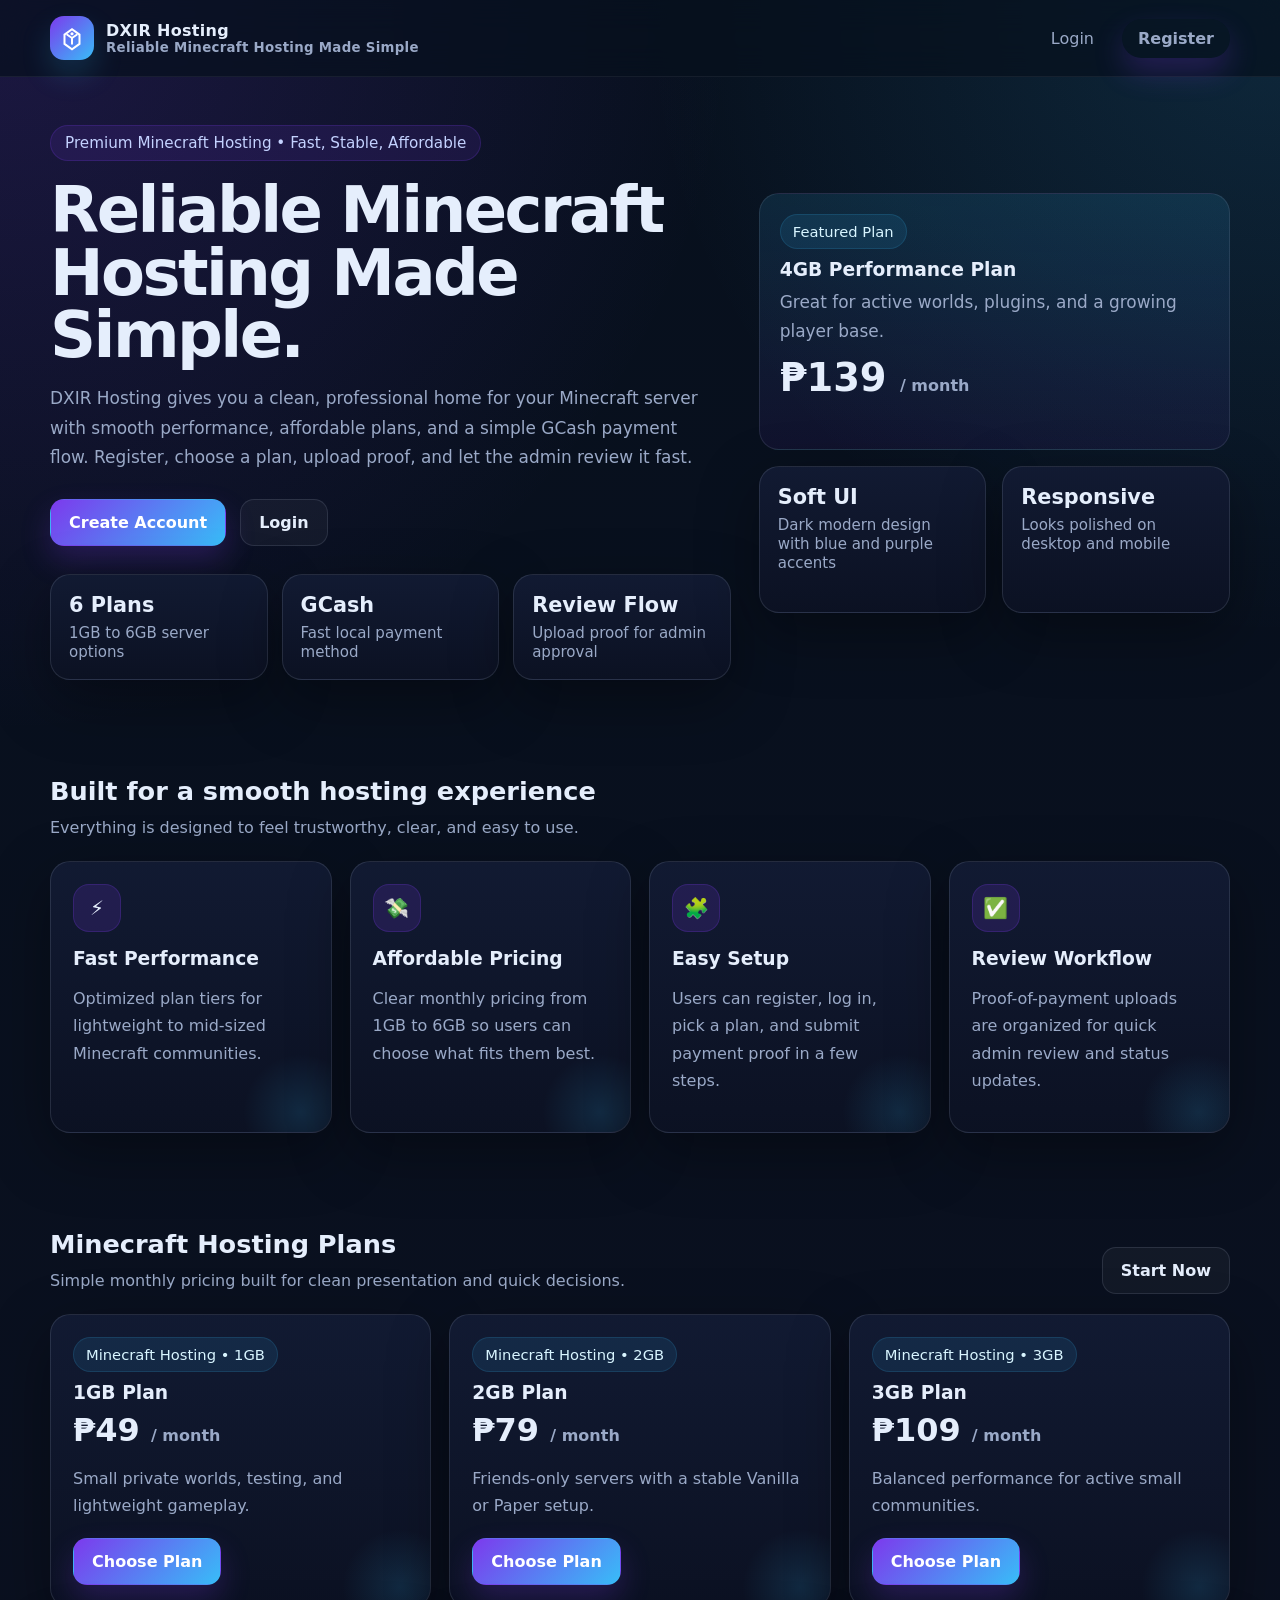
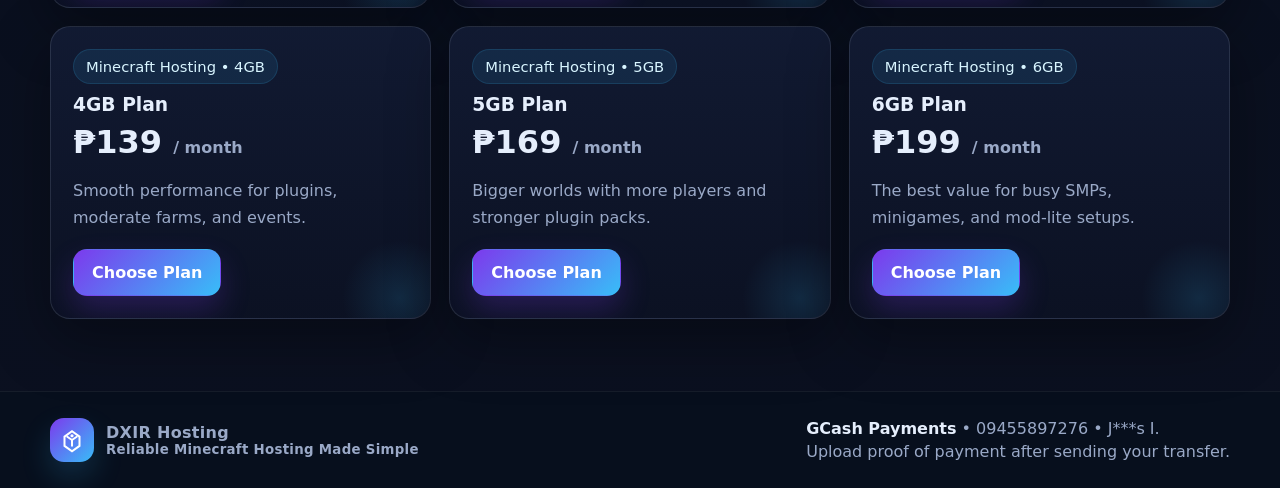
==== index.html @ c3f655a4 "Build DXIR Hosting website" ====
<!doctype html>
<html lang="en">
<head>
  <meta charset="UTF-8" />
  <meta name="viewport" content="width=device-width, initial-scale=1.0" />
  <title>DXIR Hosting | Reliable Minecraft Hosting Made Simple</title>
  <meta name="description" content="DXIR Hosting offers affordable Minecraft server plans, GCash payments, and easy proof-of-payment upload." />
  <link rel="stylesheet" href="styles.css" />
  <script defer src="app.js"></script>
</head>
<body data-page="home">
  <header class="site-header">
    <div class="container navbar">
      <a class="brand js-logo" href="index.html" data-label="Reliable Minecraft Hosting Made Simple"></a>
      <nav class="nav-links js-session-state" aria-label="Primary navigation">
        <a href="#pricing">Pricing</a>
        <a href="#features">Features</a>
      </nav>
    </div>
  </header>

  <main>
    <section class="hero">
      <div class="container hero-grid">
        <div>
          <div class="kicker">Premium Minecraft Hosting • Fast, Stable, Affordable</div>
          <h1>Reliable Minecraft Hosting Made Simple.</h1>
          <p>
            DXIR Hosting gives you a clean, professional home for your Minecraft server with smooth performance,
            affordable plans, and a simple GCash payment flow. Register, choose a plan, upload proof, and let the admin review it fast.
          </p>
          <div class="hero-actions">
            <a class="btn btn-primary" href="register.html">Create Account</a>
            <a class="btn btn-secondary" href="login.html">Login</a>
          </div>
          <div class="metric-grid" style="margin-top:28px;">
            <div class="stat-card">
              <strong>6 Plans</strong>
              <span>1GB to 6GB server options</span>
            </div>
            <div class="stat-card">
              <strong>GCash</strong>
              <span>Fast local payment method</span>
            </div>
            <div class="stat-card">
              <strong>Review Flow</strong>
              <span>Upload proof for admin approval</span>
            </div>
          </div>
        </div>

        <div class="hero-art">
          <div class="art-tile">
            <div class="plan-pill">Featured Plan</div>
            <h3 style="margin:0 0 8px;">4GB Performance Plan</h3>
            <p style="margin:0;">Great for active worlds, plugins, and a growing player base.</p>
            <div class="price" style="font-size:2.4rem;">₱139 <small>/ month</small></div>
          </div>
          <div class="grid-2" style="gap:16px;">
            <div class="stat-card">
              <strong>Soft UI</strong>
              <span>Dark modern design with blue and purple accents</span>
            </div>
            <div class="stat-card">
              <strong>Responsive</strong>
              <span>Looks polished on desktop and mobile</span>
            </div>
          </div>
        </div>
      </div>
    </section>

    <section id="features" class="section">
      <div class="container">
        <div class="section-head">
          <div>
            <h2>Built for a smooth hosting experience</h2>
            <p class="section-subtitle">Everything is designed to feel trustworthy, clear, and easy to use.</p>
          </div>
        </div>
        <div class="grid-4">
          <article class="feature-card">
            <div class="feature-icon">⚡</div>
            <h3>Fast Performance</h3>
            <p>Optimized plan tiers for lightweight to mid-sized Minecraft communities.</p>
          </article>
          <article class="feature-card">
            <div class="feature-icon">💸</div>
            <h3>Affordable Pricing</h3>
            <p>Clear monthly pricing from 1GB to 6GB so users can choose what fits them best.</p>
          </article>
          <article class="feature-card">
            <div class="feature-icon">🧩</div>
            <h3>Easy Setup</h3>
            <p>Users can register, log in, pick a plan, and submit payment proof in a few steps.</p>
          </article>
          <article class="feature-card">
            <div class="feature-icon">✅</div>
            <h3>Review Workflow</h3>
            <p>Proof-of-payment uploads are organized for quick admin review and status updates.</p>
          </article>
        </div>
      </div>
    </section>

    <section id="pricing" class="section">
      <div class="container">
        <div class="section-head">
          <div>
            <h2>Minecraft Hosting Plans</h2>
            <p class="section-subtitle">Simple monthly pricing built for clean presentation and quick decisions.</p>
          </div>
          <a class="btn btn-secondary" href="register.html">Start Now</a>
        </div>
        <div class="grid-3" id="pricing-grid"></div>
      </div>
    </section>
  </main>

  <footer class="footer">
    <div class="container footer-grid">
      <div class="brand js-logo" data-label="Reliable Minecraft Hosting Made Simple"></div>
      <div>
        <div><strong style="color:var(--text);">GCash Payments</strong> • 09455897276 • J***s I.</div>
        <div class="muted" style="margin-top:4px;">Upload proof of payment after sending your transfer.</div>
      </div>
    </div>
  </footer>
</body>
</html>
---- styles.css ----
/* DXIR Hosting - shared styles */
:root {
  --bg: #0b1020;
  --bg-soft: #10182e;
  --panel: rgba(16, 24, 46, 0.9);
  --panel-2: #121b33;
  --line: rgba(148, 163, 184, 0.18);
  --text: #e5eefc;
  --muted: #9aa9c7;
  --accent: #7c3aed;
  --accent-2: #38bdf8;
  --success: #22c55e;
  --warning: #f59e0b;
  --danger: #ef4444;
  --shadow: 0 20px 60px rgba(0, 0, 0, 0.35);
  --radius: 20px;
  --radius-sm: 14px;
  --max: 1180px;
}

* { box-sizing: border-box; }
html { scroll-behavior: smooth; }
body {
  margin: 0;
  font-family: Inter, ui-sans-serif, system-ui, -apple-system, BlinkMacSystemFont, "Segoe UI", sans-serif;
  background:
    radial-gradient(circle at top left, rgba(124, 58, 237, 0.18), transparent 30%),
    radial-gradient(circle at top right, rgba(56, 189, 248, 0.14), transparent 26%),
    linear-gradient(180deg, #07101d 0%, #0b1020 100%);
  color: var(--text);
  min-height: 100vh;
}

a { color: inherit; text-decoration: none; }
img { max-width: 100%; display: block; }
button, input, select, textarea { font: inherit; }

.container {
  width: min(var(--max), calc(100% - 32px));
  margin: 0 auto;
}

.site-header {
  position: sticky;
  top: 0;
  z-index: 50;
  backdrop-filter: blur(16px);
  background: rgba(7, 16, 29, 0.7);
  border-bottom: 1px solid rgba(255,255,255,0.06);
}
.navbar {
  display: flex;
  align-items: center;
  justify-content: space-between;
  gap: 18px;
  min-height: 76px;
}
.nav-links {
  display: flex;
  align-items: center;
  gap: 14px;
  flex-wrap: wrap;
}
.nav-links a, .nav-links button {
  color: var(--muted);
  background: transparent;
  border: 0;
  padding: 10px 14px;
  border-radius: 999px;
  transition: 0.2s ease;
  cursor: pointer;
}
.nav-links a:hover, .nav-links button:hover, .nav-links a.active {
  color: var(--text);
  background: rgba(124, 58, 237, 0.14);
}

.brand {
  display: inline-flex;
  align-items: center;
  gap: 12px;
  font-weight: 800;
  letter-spacing: 0.3px;
}
.brand-mark {
  width: 44px;
  height: 44px;
  border-radius: 14px;
  background: linear-gradient(135deg, rgba(124, 58, 237, 1), rgba(56, 189, 248, 1));
  box-shadow: 0 14px 30px rgba(56, 189, 248, 0.18);
  display: grid;
  place-items: center;
}
.brand-mark svg { width: 30px; height: 30px; }
.brand small { display: block; color: var(--muted); font-weight: 600; }

.hero, .page-shell { padding: 48px 0 72px; }
.hero-grid {
  display: grid;
  grid-template-columns: 1.3fr 0.9fr;
  gap: 28px;
  align-items: center;
}
.card, .panel, .stat-card, .pricing-card, .feature-card, .form-card, .notice {
  background: linear-gradient(180deg, rgba(18, 27, 51, 0.96), rgba(12, 18, 35, 0.96));
  border: 1px solid var(--line);
  border-radius: var(--radius);
  box-shadow: var(--shadow);
}
.card, .panel, .form-card, .notice { padding: 24px; }

.kicker {
  display: inline-flex;
  align-items: center;
  gap: 8px;
  color: #c4d2ff;
  background: rgba(124, 58, 237, 0.12);
  border: 1px solid rgba(124, 58, 237, 0.2);
  padding: 8px 14px;
  border-radius: 999px;
  margin-bottom: 18px;
  font-size: 0.95rem;
}
.hero h1, .page-title {
  margin: 0;
  font-size: clamp(2.4rem, 5vw, 4.4rem);
  line-height: 0.98;
  letter-spacing: -0.04em;
}
.hero p, .section-subtitle, .muted { color: var(--muted); }
.hero p { max-width: 62ch; font-size: 1.06rem; line-height: 1.75; }
.hero-actions { display: flex; gap: 14px; flex-wrap: wrap; margin-top: 26px; }
.btn {
  display: inline-flex;
  align-items: center;
  justify-content: center;
  gap: 10px;
  padding: 13px 18px;
  border-radius: 14px;
  border: 1px solid transparent;
  transition: 0.2s ease;
  cursor: pointer;
  font-weight: 700;
}
.btn-primary {
  background: linear-gradient(135deg, var(--accent), var(--accent-2));
  color: white;
  box-shadow: 0 14px 30px rgba(124, 58, 237, 0.24);
}
.btn-primary:hover { transform: translateY(-1px); filter: brightness(1.05); }
.btn-secondary {
  background: rgba(255,255,255,0.04);
  color: var(--text);
  border-color: var(--line);
}
.btn-secondary:hover { background: rgba(255,255,255,0.07); }
.btn-ghost {
  background: transparent;
  color: var(--muted);
  border-color: transparent;
}
.btn-danger { background: rgba(239, 68, 68, 0.14); color: #ffd4d4; border-color: rgba(239,68,68,0.22); }
.btn-success { background: rgba(34, 197, 94, 0.14); color: #cdf9d9; border-color: rgba(34,197,94,0.22); }

.hero-art {
  min-height: 420px;
  display: grid;
  gap: 16px;
}
.art-tile {
  padding: 20px;
  border-radius: var(--radius);
  background: linear-gradient(180deg, rgba(56, 189, 248, 0.12), rgba(124, 58, 237, 0.08));
  border: 1px solid rgba(148, 163, 184, 0.16);
}
.metric-grid {
  display: grid;
  grid-template-columns: repeat(3, 1fr);
  gap: 14px;
}
.stat-card {
  padding: 18px;
}
.stat-card strong { display: block; font-size: 1.3rem; margin-bottom: 6px; }
.stat-card span { color: var(--muted); font-size: 0.94rem; }

.section {
  padding: 24px 0 72px;
}
.section-head {
  display: flex;
  align-items: end;
  justify-content: space-between;
  gap: 16px;
  margin-bottom: 20px;
}
.section-head h2, .panel h2, .form-card h2 { margin: 0; font-size: clamp(1.5rem, 2vw, 2rem); }
.section-subtitle { margin: 8px 0 0; line-height: 1.7; }

.grid-4 {
  display: grid;
  grid-template-columns: repeat(4, 1fr);
  gap: 18px;
}
.grid-3 {
  display: grid;
  grid-template-columns: repeat(3, 1fr);
  gap: 18px;
}
.grid-2 {
  display: grid;
  grid-template-columns: repeat(2, 1fr);
  gap: 18px;
}

.feature-card, .pricing-card {
  padding: 22px;
  position: relative;
  overflow: hidden;
}
.feature-card::after, .pricing-card::after, .panel::after, .form-card::after {
  content: "";
  position: absolute;
  inset: auto -30px -40px auto;
  width: 120px;
  height: 120px;
  background: radial-gradient(circle, rgba(56, 189, 248, 0.14), transparent 68%);
  pointer-events: none;
}
.feature-icon {
  width: 48px;
  height: 48px;
  border-radius: 16px;
  display: grid;
  place-items: center;
  background: rgba(124, 58, 237, 0.16);
  border: 1px solid rgba(124, 58, 237, 0.22);
  margin-bottom: 16px;
  font-size: 1.25rem;
}
.feature-card h3, .pricing-card h3 { margin: 0 0 8px; }
.feature-card p, .pricing-card p, .panel p { color: var(--muted); line-height: 1.7; }

.price {
  font-size: 2rem;
  font-weight: 800;
  margin: 8px 0 8px;
}
.price small { font-size: 1rem; color: var(--muted); font-weight: 600; }
.plan-pill {
  display: inline-flex;
  align-items: center;
  gap: 6px;
  padding: 8px 12px;
  border-radius: 999px;
  background: rgba(56, 189, 248, 0.10);
  border: 1px solid rgba(56, 189, 248, 0.15);
  color: #d8f5ff;
  font-size: 0.92rem;
  margin-bottom: 10px;
}

.footer {
  border-top: 1px solid rgba(255,255,255,0.06);
  background: rgba(7, 16, 29, 0.8);
  padding: 26px 0;
  color: var(--muted);
}
.footer-grid {
  display: flex;
  align-items: center;
  justify-content: space-between;
  gap: 18px;
  flex-wrap: wrap;
}
.footer a { color: #d5e6ff; }

.form-grid {
  display: grid;
  grid-template-columns: repeat(2, 1fr);
  gap: 16px;
}
.field { display: flex; flex-direction: column; gap: 8px; }
.field.full { grid-column: 1 / -1; }
label { font-weight: 700; color: #dce7fb; }
input, select, textarea {
  width: 100%;
  padding: 13px 14px;
  color: var(--text);
  background: rgba(255,255,255,0.03);
  border: 1px solid rgba(148,163,184,0.18);
  border-radius: 14px;
  outline: none;
}
input:focus, select:focus, textarea:focus {
  border-color: rgba(56, 189, 248, 0.55);
  box-shadow: 0 0 0 4px rgba(56, 189, 248, 0.10);
}
.help { font-size: 0.92rem; color: var(--muted); line-height: 1.6; }
.error { color: #ffb4b4; background: rgba(239, 68, 68, 0.12); border: 1px solid rgba(239,68,68,0.20); padding: 12px 14px; border-radius: 14px; margin-top: 14px; }
.success { color: #b8ffd0; background: rgba(34, 197, 94, 0.12); border: 1px solid rgba(34,197,94,0.20); padding: 12px 14px; border-radius: 14px; margin-top: 14px; }
.notice { margin-bottom: 20px; }
.code {
  display: inline-flex;
  align-items: center;
  gap: 10px;
  padding: 12px 14px;
  border-radius: 14px;
  background: rgba(255,255,255,0.04);
  border: 1px solid rgba(148,163,184,0.16);
  font-weight: 700;
}
.table-wrap { overflow-x: auto; }
table { width: 100%; border-collapse: collapse; }
th, td {
  text-align: left;
  padding: 14px 12px;
  border-bottom: 1px solid rgba(148,163,184,0.16);
  vertical-align: top;
}
th { color: #dce7fb; font-size: 0.92rem; }
td { color: var(--muted); }
.badge {
  display: inline-flex;
  align-items: center;
  gap: 8px;
  padding: 7px 10px;
  border-radius: 999px;
  font-size: 0.84rem;
  font-weight: 700;
}
.badge.pending { background: rgba(245, 158, 11, 0.12); color: #ffd48a; }
.badge.approved { background: rgba(34, 197, 94, 0.12); color: #baf6ca; }
.badge.rejected { background: rgba(239, 68, 68, 0.12); color: #ffb2b2; }

.submission-card {
  padding: 20px;
  border-radius: 18px;
  background: rgba(255,255,255,0.03);
  border: 1px solid rgba(148,163,184,0.16);
}
.submission-grid { display: grid; grid-template-columns: 1.1fr 0.9fr; gap: 18px; }

.preview {
  margin-top: 10px;
  padding: 12px;
  border-radius: 16px;
  background: rgba(255,255,255,0.03);
  border: 1px dashed rgba(148,163,184,0.24);
}
.preview img { border-radius: 12px; max-height: 240px; object-fit: contain; }

.admin-action-bar {
  display: flex;
  flex-wrap: wrap;
  gap: 10px;
  margin-top: 12px;
}

.empty-state {
  padding: 28px;
  border-radius: 18px;
  border: 1px dashed rgba(148,163,184,0.22);
  background: rgba(255,255,255,0.02);
  color: var(--muted);
}

@media (max-width: 980px) {
  .hero-grid, .submission-grid, .grid-4, .grid-3, .grid-2, .form-grid { grid-template-columns: 1fr; }
  .section-head, .footer-grid, .navbar { align-items: flex-start; flex-direction: column; }
  .nav-links { width: 100%; }
  .nav-links a, .nav-links button { padding-left: 0; }
  .hero { padding-top: 28px; }
}

@media (max-width: 640px) {
  .container { width: min(var(--max), calc(100% - 20px)); }
  .hero h1, .page-title { font-size: 2.2rem; }
  .card, .panel, .form-card, .notice, .feature-card, .pricing-card { padding: 18px; }
  .metric-grid { grid-template-columns: 1fr; }
}
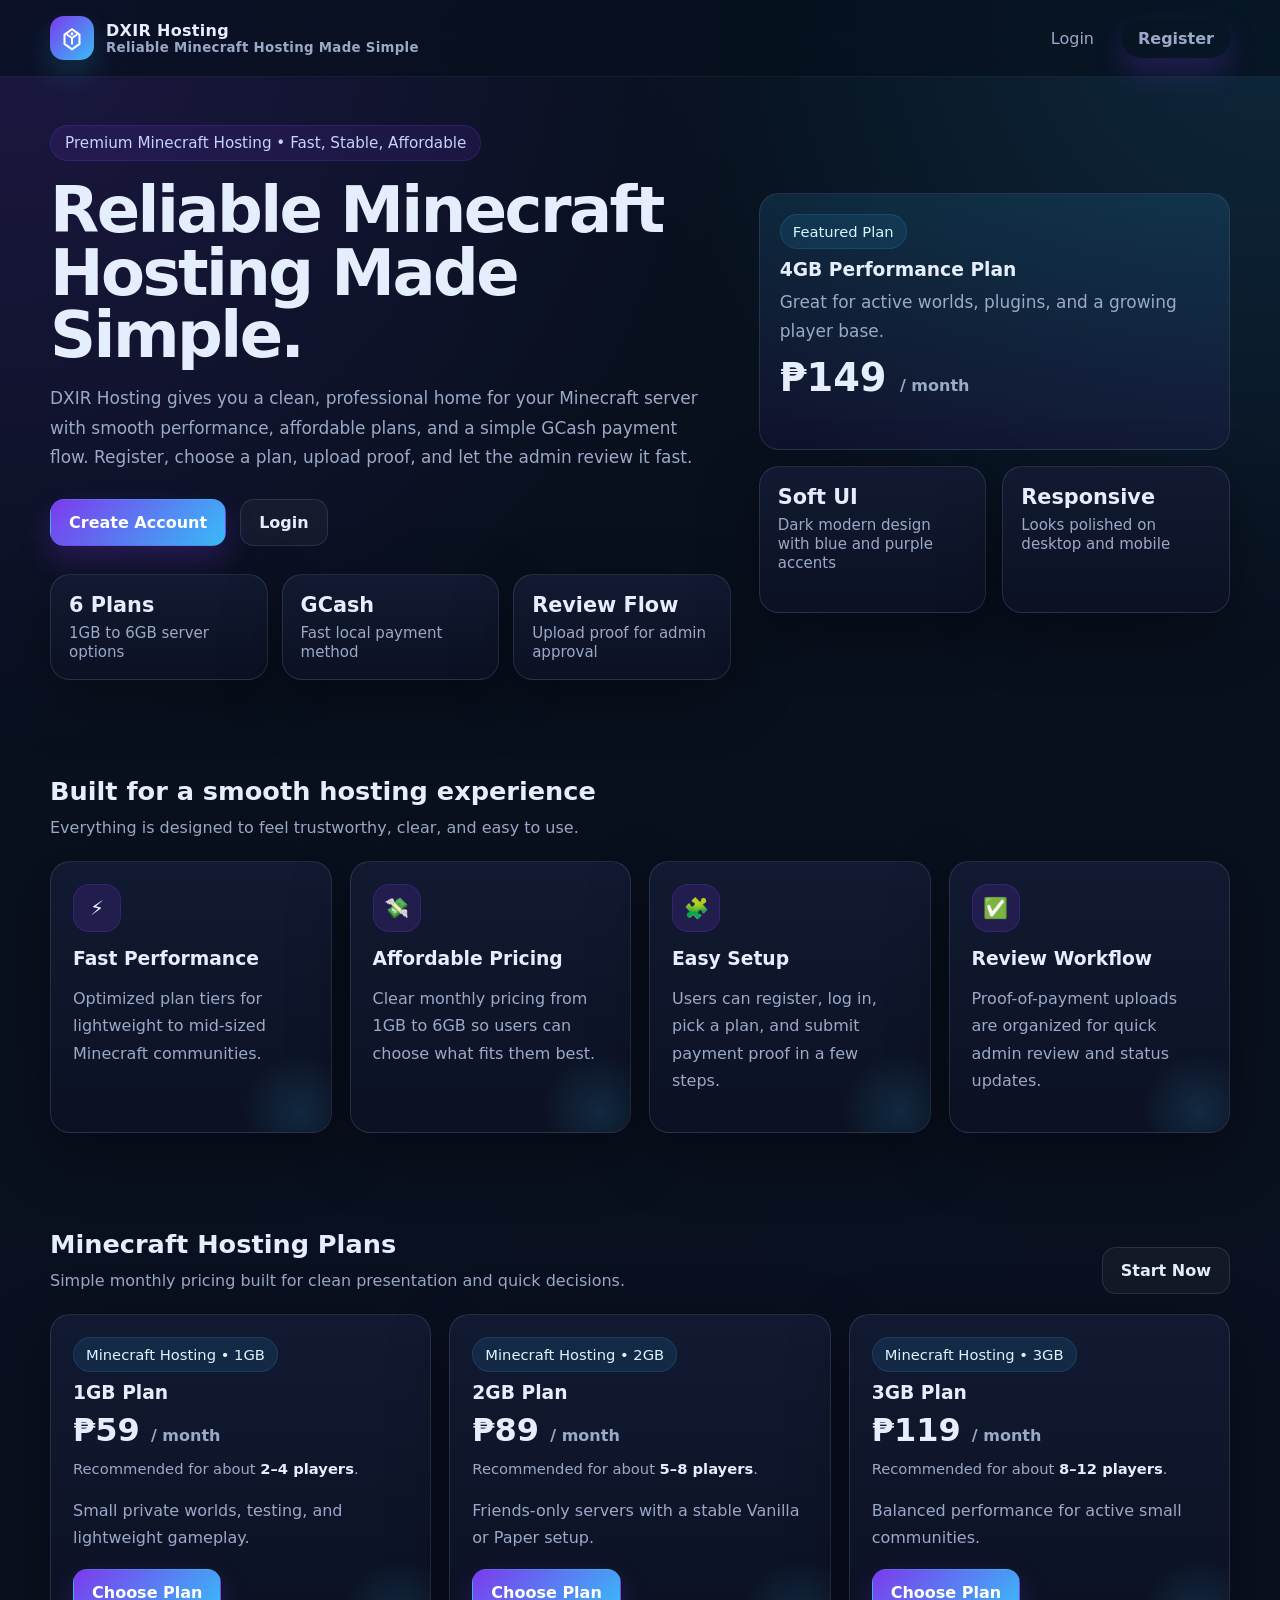
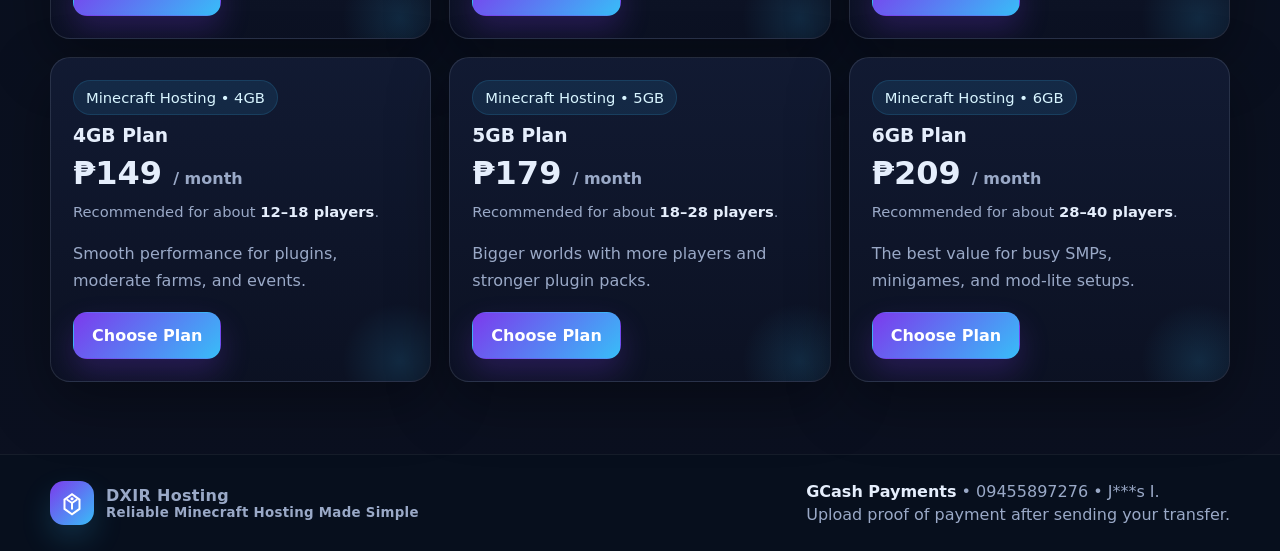
==== commit 358f0e97: "Update pricing guidance and page copy" ====
--- a/index.html
+++ b/index.html
@@ -54,7 +54,7 @@
             <div class="plan-pill">Featured Plan</div>
             <h3 style="margin:0 0 8px;">4GB Performance Plan</h3>
             <p style="margin:0;">Great for active worlds, plugins, and a growing player base.</p>
-            <div class="price" style="font-size:2.4rem;">₱139 <small>/ month</small></div>
+            <div class="price" style="font-size:2.4rem;">₱149 <small>/ month</small></div>
           </div>
           <div class="grid-2" style="gap:16px;">
             <div class="stat-card">
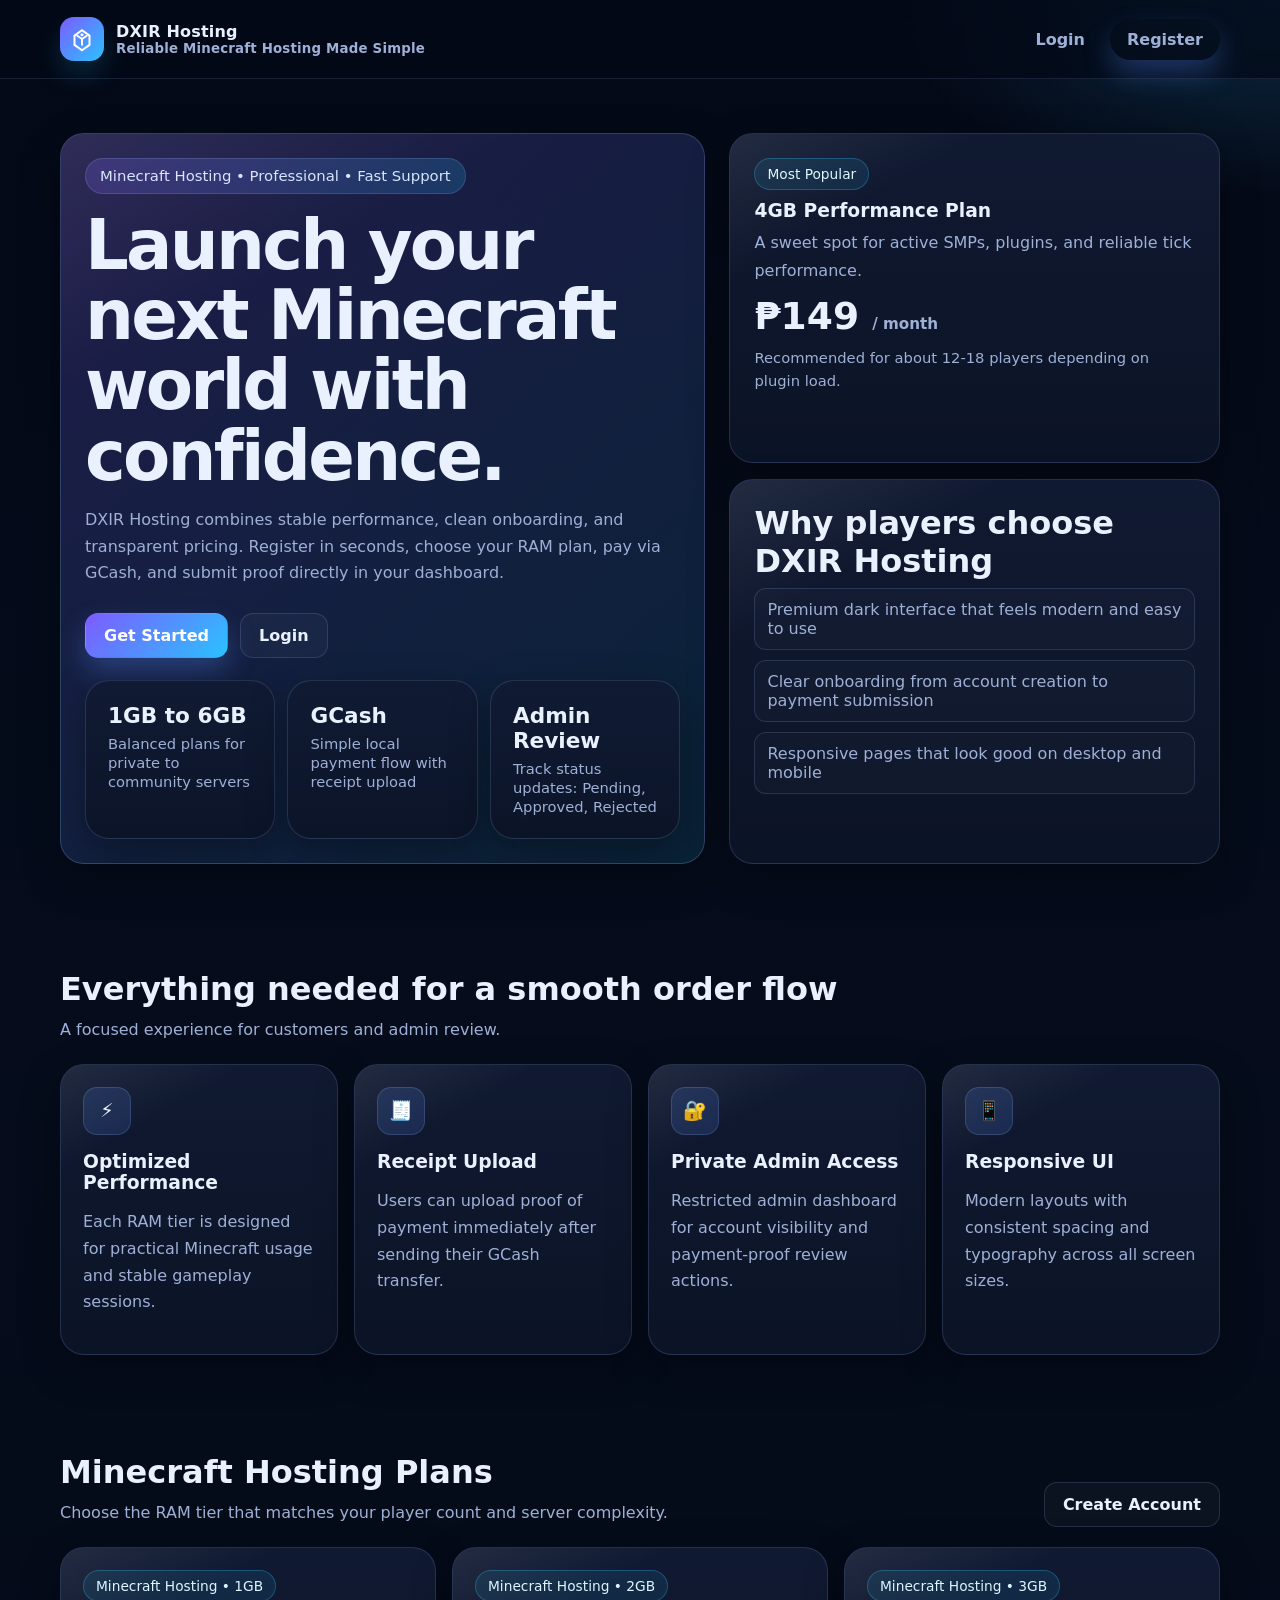
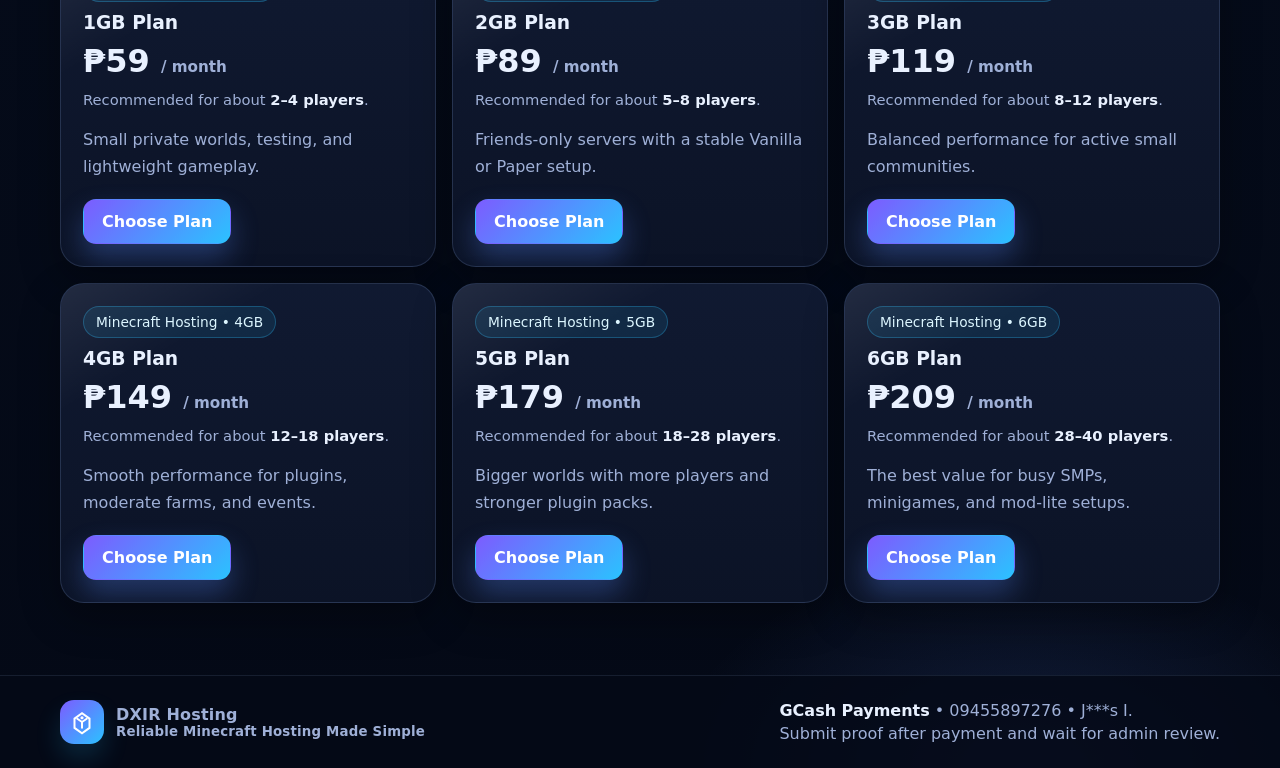
==== commit 46ba9e86: "Redesign UI and add subtle premium micro-interactions" ====
--- a/index.html
+++ b/index.html
@@ -4,7 +4,7 @@
   <meta charset="UTF-8" />
   <meta name="viewport" content="width=device-width, initial-scale=1.0" />
   <title>DXIR Hosting | Reliable Minecraft Hosting Made Simple</title>
-  <meta name="description" content="DXIR Hosting offers affordable Minecraft server plans, GCash payments, and easy proof-of-payment upload." />
+  <meta name="description" content="DXIR Hosting offers premium Minecraft server plans, GCash payments, and a streamlined proof-of-payment workflow." />
   <link rel="stylesheet" href="styles.css" />
   <script defer src="app.js"></script>
 </head>
@@ -13,8 +13,8 @@
     <div class="container navbar">
       <a class="brand js-logo" href="index.html" data-label="Reliable Minecraft Hosting Made Simple"></a>
       <nav class="nav-links js-session-state" aria-label="Primary navigation">
-        <a href="#pricing">Pricing</a>
         <a href="#features">Features</a>
+        <a href="#pricing">Plans</a>
       </nav>
     </div>
   </header>
@@ -22,51 +22,50 @@
   <main>
     <section class="hero">
       <div class="container hero-grid">
-        <div>
-          <div class="kicker">Premium Minecraft Hosting • Fast, Stable, Affordable</div>
-          <h1>Reliable Minecraft Hosting Made Simple.</h1>
+        <section class="panel hero-highlight">
+          <div class="kicker">Minecraft Hosting • Professional • Fast Support</div>
+          <h1>Launch your next Minecraft world with confidence.</h1>
           <p>
-            DXIR Hosting gives you a clean, professional home for your Minecraft server with smooth performance,
-            affordable plans, and a simple GCash payment flow. Register, choose a plan, upload proof, and let the admin review it fast.
+            DXIR Hosting combines stable performance, clean onboarding, and transparent pricing.
+            Register in seconds, choose your RAM plan, pay via GCash, and submit proof directly in your dashboard.
           </p>
           <div class="hero-actions">
-            <a class="btn btn-primary" href="register.html">Create Account</a>
+            <a class="btn btn-primary" href="register.html">Get Started</a>
             <a class="btn btn-secondary" href="login.html">Login</a>
           </div>
-          <div class="metric-grid" style="margin-top:28px;">
-            <div class="stat-card">
-              <strong>6 Plans</strong>
-              <span>1GB to 6GB server options</span>
-            </div>
-            <div class="stat-card">
+          <div class="metric-grid" style="margin-top:22px;">
+            <article class="stat-card">
+              <strong>1GB to 6GB</strong>
+              <span>Balanced plans for private to community servers</span>
+            </article>
+            <article class="stat-card">
               <strong>GCash</strong>
-              <span>Fast local payment method</span>
-            </div>
-            <div class="stat-card">
-              <strong>Review Flow</strong>
-              <span>Upload proof for admin approval</span>
-            </div>
+              <span>Simple local payment flow with receipt upload</span>
+            </article>
+            <article class="stat-card">
+              <strong>Admin Review</strong>
+              <span>Track status updates: Pending, Approved, Rejected</span>
+            </article>
           </div>
-        </div>
+        </section>
 
-        <div class="hero-art">
-          <div class="art-tile">
-            <div class="plan-pill">Featured Plan</div>
+        <aside class="hero-art">
+          <article class="art-tile">
+            <div class="plan-pill">Most Popular</div>
             <h3 style="margin:0 0 8px;">4GB Performance Plan</h3>
-            <p style="margin:0;">Great for active worlds, plugins, and a growing player base.</p>
-            <div class="price" style="font-size:2.4rem;">₱149 <small>/ month</small></div>
-          </div>
-          <div class="grid-2" style="gap:16px;">
-            <div class="stat-card">
-              <strong>Soft UI</strong>
-              <span>Dark modern design with blue and purple accents</span>
-            </div>
-            <div class="stat-card">
-              <strong>Responsive</strong>
-              <span>Looks polished on desktop and mobile</span>
-            </div>
-          </div>
-        </div>
+            <p style="margin:0;">A sweet spot for active SMPs, plugins, and reliable tick performance.</p>
+            <div class="price" style="font-size:2.35rem;">₱149 <small>/ month</small></div>
+            <div class="help">Recommended for about 12-18 players depending on plugin load.</div>
+          </article>
+          <article class="panel">
+            <h2 style="margin-bottom:8px;">Why players choose DXIR Hosting</h2>
+            <ul class="quick-list">
+              <li>Premium dark interface that feels modern and easy to use</li>
+              <li>Clear onboarding from account creation to payment submission</li>
+              <li>Responsive pages that look good on desktop and mobile</li>
+            </ul>
+          </article>
+        </aside>
       </div>
     </section>
 
@@ -74,30 +73,30 @@
       <div class="container">
         <div class="section-head">
           <div>
-            <h2>Built for a smooth hosting experience</h2>
-            <p class="section-subtitle">Everything is designed to feel trustworthy, clear, and easy to use.</p>
+            <h2>Everything needed for a smooth order flow</h2>
+            <p class="section-subtitle">A focused experience for customers and admin review.</p>
           </div>
         </div>
         <div class="grid-4">
           <article class="feature-card">
             <div class="feature-icon">⚡</div>
-            <h3>Fast Performance</h3>
-            <p>Optimized plan tiers for lightweight to mid-sized Minecraft communities.</p>
+            <h3>Optimized Performance</h3>
+            <p>Each RAM tier is designed for practical Minecraft usage and stable gameplay sessions.</p>
           </article>
           <article class="feature-card">
-            <div class="feature-icon">💸</div>
-            <h3>Affordable Pricing</h3>
-            <p>Clear monthly pricing from 1GB to 6GB so users can choose what fits them best.</p>
+            <div class="feature-icon">🧾</div>
+            <h3>Receipt Upload</h3>
+            <p>Users can upload proof of payment immediately after sending their GCash transfer.</p>
           </article>
           <article class="feature-card">
-            <div class="feature-icon">🧩</div>
-            <h3>Easy Setup</h3>
-            <p>Users can register, log in, pick a plan, and submit payment proof in a few steps.</p>
+            <div class="feature-icon">🔐</div>
+            <h3>Private Admin Access</h3>
+            <p>Restricted admin dashboard for account visibility and payment-proof review actions.</p>
           </article>
           <article class="feature-card">
-            <div class="feature-icon">✅</div>
-            <h3>Review Workflow</h3>
-            <p>Proof-of-payment uploads are organized for quick admin review and status updates.</p>
+            <div class="feature-icon">📱</div>
+            <h3>Responsive UI</h3>
+            <p>Modern layouts with consistent spacing and typography across all screen sizes.</p>
           </article>
         </div>
       </div>
@@ -108,11 +107,11 @@
         <div class="section-head">
           <div>
             <h2>Minecraft Hosting Plans</h2>
-            <p class="section-subtitle">Simple monthly pricing built for clean presentation and quick decisions.</p>
+            <p class="section-subtitle">Choose the RAM tier that matches your player count and server complexity.</p>
           </div>
-          <a class="btn btn-secondary" href="register.html">Start Now</a>
+          <a class="btn btn-secondary" href="register.html">Create Account</a>
         </div>
-        <div class="grid-3" id="pricing-grid"></div>
+        <div id="pricing-grid" class="grid-3"></div>
       </div>
     </section>
   </main>
@@ -122,10 +121,9 @@
       <div class="brand js-logo" data-label="Reliable Minecraft Hosting Made Simple"></div>
       <div>
         <div><strong style="color:var(--text);">GCash Payments</strong> • 09455897276 • J***s I.</div>
-        <div class="muted" style="margin-top:4px;">Upload proof of payment after sending your transfer.</div>
+        <div class="muted" style="margin-top:4px;">Submit proof after payment and wait for admin review.</div>
       </div>
     </div>
   </footer>
 </body>
 </html>
-
--- a/styles.css
+++ b/styles.css
@@ -1,39 +1,95 @@
-/* DXIR Hosting - shared styles */
+/* DXIR Hosting - redesigned premium styles */
 :root {
-  --bg: #0b1020;
-  --bg-soft: #10182e;
-  --panel: rgba(16, 24, 46, 0.9);
-  --panel-2: #121b33;
-  --line: rgba(148, 163, 184, 0.18);
-  --text: #e5eefc;
-  --muted: #9aa9c7;
-  --accent: #7c3aed;
-  --accent-2: #38bdf8;
+  --bg: #060b16;
+  --bg-elevated: #0d1529;
+  --card: #111b33;
+  --card-soft: #0f1930;
+  --line: rgba(136, 166, 219, 0.2);
+  --line-strong: rgba(136, 166, 219, 0.34);
+  --text: #e9f1ff;
+  --muted: #9fb0d7;
+  --accent: #7c5cff;
+  --accent-2: #2bc2ff;
+  --accent-3: #5b8cff;
   --success: #22c55e;
   --warning: #f59e0b;
   --danger: #ef4444;
-  --shadow: 0 20px 60px rgba(0, 0, 0, 0.35);
-  --radius: 20px;
-  --radius-sm: 14px;
-  --max: 1180px;
-}
-
-* { box-sizing: border-box; }
-html { scroll-behavior: smooth; }
+  --radius-lg: 24px;
+  --radius-md: 16px;
+  --radius-sm: 12px;
+  --shadow-lg: 0 22px 58px rgba(0, 0, 0, 0.45);
+  --shadow-md: 0 14px 40px rgba(0, 0, 0, 0.32);
+  --ease-smooth: cubic-bezier(0.22, 1, 0.36, 1);
+  --dur-fast: 0.18s;
+  --dur-mid: 0.28s;
+  --max: 1160px;
+}
+
+@keyframes fade-rise {
+  from {
+    opacity: 0;
+    transform: translateY(6px);
+  }
+  to {
+    opacity: 1;
+    transform: translateY(0);
+  }
+}
+
+@keyframes soft-float {
+  0%, 100% {
+    transform: translateY(0);
+  }
+  50% {
+    transform: translateY(-2px);
+  }
+}
+
+@keyframes glow-pulse {
+  0%, 100% {
+    box-shadow: 0 14px 26px rgba(43, 194, 255, 0.16);
+  }
+  50% {
+    box-shadow: 0 16px 30px rgba(124, 92, 255, 0.2);
+  }
+}
+
+* {
+  box-sizing: border-box;
+}
+
+html {
+  scroll-behavior: smooth;
+}
+
 body {
   margin: 0;
+  color: var(--text);
+  min-height: 100vh;
   font-family: Inter, ui-sans-serif, system-ui, -apple-system, BlinkMacSystemFont, "Segoe UI", sans-serif;
   background:
-    radial-gradient(circle at top left, rgba(124, 58, 237, 0.18), transparent 30%),
-    radial-gradient(circle at top right, rgba(56, 189, 248, 0.14), transparent 26%),
-    linear-gradient(180deg, #07101d 0%, #0b1020 100%);
-  color: var(--text);
-  min-height: 100vh;
-}
-
-a { color: inherit; text-decoration: none; }
-img { max-width: 100%; display: block; }
-button, input, select, textarea { font: inherit; }
+    radial-gradient(700px 360px at 6% -10%, rgba(124, 92, 255, 0.26), transparent 60%),
+    radial-gradient(680px 340px at 100% 0%, rgba(43, 194, 255, 0.18), transparent 58%),
+    radial-gradient(520px 320px at 80% 100%, rgba(91, 140, 255, 0.16), transparent 68%),
+    linear-gradient(180deg, #040917 0%, #050c1b 46%, #040916 100%);
+}
+
+a {
+  color: inherit;
+  text-decoration: none;
+}
+
+img {
+  max-width: 100%;
+  display: block;
+}
+
+button,
+input,
+select,
+textarea {
+  font: inherit;
+}
 
 .container {
   width: min(var(--max), calc(100% - 32px));
@@ -43,36 +99,66 @@
 .site-header {
   position: sticky;
   top: 0;
-  z-index: 50;
-  backdrop-filter: blur(16px);
-  background: rgba(7, 16, 29, 0.7);
-  border-bottom: 1px solid rgba(255,255,255,0.06);
-}
+  z-index: 80;
+  backdrop-filter: blur(18px);
+  background: rgba(4, 9, 23, 0.72);
+  border-bottom: 1px solid rgba(151, 179, 228, 0.14);
+  transition: background var(--dur-mid) var(--ease-smooth), border-color var(--dur-mid) var(--ease-smooth);
+}
+
 .navbar {
+  min-height: 78px;
   display: flex;
   align-items: center;
   justify-content: space-between;
-  gap: 18px;
-  min-height: 76px;
-}
+  gap: 16px;
+}
+
 .nav-links {
   display: flex;
   align-items: center;
-  gap: 14px;
   flex-wrap: wrap;
-}
-.nav-links a, .nav-links button {
-  color: var(--muted);
+  gap: 10px;
+}
+
+.nav-links a,
+.nav-links button {
+  border: 1px solid transparent;
   background: transparent;
-  border: 0;
+  color: var(--muted);
+  cursor: pointer;
+  font-weight: 600;
   padding: 10px 14px;
   border-radius: 999px;
-  transition: 0.2s ease;
-  cursor: pointer;
-}
-.nav-links a:hover, .nav-links button:hover, .nav-links a.active {
+  position: relative;
+  transition: all var(--dur-fast) var(--ease-smooth);
+}
+
+.nav-links a::after {
+  content: "";
+  position: absolute;
+  left: 14px;
+  right: 14px;
+  bottom: 6px;
+  height: 2px;
+  border-radius: 999px;
+  background: linear-gradient(90deg, var(--accent), var(--accent-2));
+  transform: scaleX(0);
+  transform-origin: center;
+  transition: transform var(--dur-fast) var(--ease-smooth);
+}
+
+.nav-links a:hover,
+.nav-links button:hover,
+.nav-links a.active {
   color: var(--text);
-  background: rgba(124, 58, 237, 0.14);
+  border-color: rgba(136, 166, 219, 0.2);
+  background: rgba(91, 140, 255, 0.12);
+}
+
+.nav-links a:hover::after,
+.nav-links a.active::after {
+  transform: scaleX(1);
 }
 
 .brand {
@@ -80,303 +166,671 @@
   align-items: center;
   gap: 12px;
   font-weight: 800;
-  letter-spacing: 0.3px;
-}
+  letter-spacing: 0.2px;
+}
+
 .brand-mark {
   width: 44px;
   height: 44px;
   border-radius: 14px;
-  background: linear-gradient(135deg, rgba(124, 58, 237, 1), rgba(56, 189, 248, 1));
-  box-shadow: 0 14px 30px rgba(56, 189, 248, 0.18);
   display: grid;
   place-items: center;
-}
-.brand-mark svg { width: 30px; height: 30px; }
-.brand small { display: block; color: var(--muted); font-weight: 600; }
-
-.hero, .page-shell { padding: 48px 0 72px; }
+  background: linear-gradient(135deg, var(--accent), var(--accent-2));
+  box-shadow: 0 14px 26px rgba(43, 194, 255, 0.16);
+  animation: glow-pulse 6s var(--ease-smooth) infinite;
+}
+
+.brand-mark svg {
+  width: 30px;
+  height: 30px;
+}
+
+.brand small {
+  display: block;
+  color: var(--muted);
+  font-weight: 600;
+}
+
+.hero,
+.page-shell {
+  padding: 54px 0 80px;
+  animation: fade-rise 0.36s var(--ease-smooth) both;
+}
+
 .hero-grid {
   display: grid;
-  grid-template-columns: 1.3fr 0.9fr;
-  gap: 28px;
-  align-items: center;
-}
-.card, .panel, .stat-card, .pricing-card, .feature-card, .form-card, .notice {
-  background: linear-gradient(180deg, rgba(18, 27, 51, 0.96), rgba(12, 18, 35, 0.96));
-  border: 1px solid var(--line);
-  border-radius: var(--radius);
-  box-shadow: var(--shadow);
-}
-.card, .panel, .form-card, .notice { padding: 24px; }
+  grid-template-columns: 1.25fr 0.95fr;
+  gap: 24px;
+  align-items: stretch;
+}
+
+.hero h1,
+.page-title {
+  margin: 0;
+  font-size: clamp(2.15rem, 6.8vw, 4.3rem);
+  line-height: 1.02;
+  letter-spacing: -0.04em;
+}
+
+.page-title {
+  font-size: clamp(1.85rem, 5vw, 2.8rem);
+}
+
+.hero p,
+.section-subtitle,
+.muted {
+  color: var(--muted);
+}
+
+.hero p {
+  max-width: 64ch;
+  line-height: 1.78;
+  margin: 16px 0 0;
+}
 
 .kicker {
   display: inline-flex;
   align-items: center;
   gap: 8px;
-  color: #c4d2ff;
-  background: rgba(124, 58, 237, 0.12);
-  border: 1px solid rgba(124, 58, 237, 0.2);
   padding: 8px 14px;
   border-radius: 999px;
-  margin-bottom: 18px;
+  margin-bottom: 16px;
+  font-size: 0.93rem;
+  color: #d8e5ff;
+  border: 1px solid rgba(136, 166, 219, 0.22);
+  background: linear-gradient(90deg, rgba(124, 92, 255, 0.22), rgba(43, 194, 255, 0.18));
+}
+
+.hero-actions {
+  display: flex;
+  gap: 12px;
+  flex-wrap: wrap;
+  margin-top: 26px;
+}
+
+.card,
+.panel,
+.form-card,
+.notice,
+.feature-card,
+.pricing-card,
+.stat-card,
+.submission-card,
+.art-tile {
+  position: relative;
+  background: linear-gradient(180deg, rgba(17, 27, 51, 0.94), rgba(12, 20, 39, 0.95));
+  border: 1px solid var(--line);
+  border-radius: var(--radius-lg);
+  box-shadow: var(--shadow-md);
+  overflow: hidden;
+  transition:
+    transform var(--dur-mid) var(--ease-smooth),
+    border-color var(--dur-mid) var(--ease-smooth),
+    box-shadow var(--dur-mid) var(--ease-smooth),
+    background-color var(--dur-mid) var(--ease-smooth);
+}
+
+.card,
+.panel,
+.form-card,
+.notice,
+.art-tile {
+  padding: 24px;
+}
+
+.panel::before,
+.form-card::before,
+.feature-card::before,
+.pricing-card::before,
+.notice::before,
+.art-tile::before {
+  content: "";
+  position: absolute;
+  inset: 0;
+  pointer-events: none;
+  background: linear-gradient(150deg, rgba(255, 255, 255, 0.08), transparent 24%);
+}
+
+.feature-card,
+.pricing-card,
+.submission-card,
+.stat-card {
+  padding: 22px;
+}
+
+.feature-card h3,
+.pricing-card h3 {
+  margin: 0 0 9px;
+}
+
+.feature-card p,
+.pricing-card p,
+.panel p,
+.form-card p {
+  color: var(--muted);
+  line-height: 1.68;
+}
+
+.feature-icon {
+  width: 48px;
+  height: 48px;
+  border-radius: 14px;
+  display: grid;
+  place-items: center;
+  margin-bottom: 16px;
+  font-size: 1.2rem;
+  color: #ebf2ff;
+  border: 1px solid rgba(136, 166, 219, 0.22);
+  background: rgba(91, 140, 255, 0.16);
+}
+
+.hero-art {
+  display: grid;
+  gap: 16px;
+}
+
+.art-tile {
+  animation: soft-float 9s var(--ease-smooth) infinite;
+}
+
+.metric-grid {
+  display: grid;
+  grid-template-columns: repeat(3, minmax(0, 1fr));
+  gap: 12px;
+}
+
+.stat-card strong {
+  display: block;
+  font-size: 1.35rem;
+  margin-bottom: 6px;
+}
+
+.stat-card span {
+  color: var(--muted);
+  font-size: 0.92rem;
+}
+
+.plan-pill {
+  display: inline-flex;
+  align-items: center;
+  gap: 7px;
+  border-radius: 999px;
+  padding: 7px 12px;
+  border: 1px solid rgba(43, 194, 255, 0.28);
+  background: rgba(43, 194, 255, 0.1);
+  color: #dcf6ff;
+  font-size: 0.86rem;
+  margin-bottom: 10px;
+}
+
+.price {
+  font-size: 2rem;
+  font-weight: 800;
+  margin: 8px 0;
+}
+
+.price small {
   font-size: 0.95rem;
-}
-.hero h1, .page-title {
+  color: var(--muted);
+  font-weight: 600;
+}
+
+.section {
+  padding: 26px 0 72px;
+}
+
+.section-head {
+  display: flex;
+  align-items: end;
+  justify-content: space-between;
+  gap: 14px;
+  margin-bottom: 20px;
+}
+
+.section-head h2,
+.panel h2,
+.form-card h2 {
   margin: 0;
-  font-size: clamp(2.4rem, 5vw, 4.4rem);
-  line-height: 0.98;
-  letter-spacing: -0.04em;
-}
-.hero p, .section-subtitle, .muted { color: var(--muted); }
-.hero p { max-width: 62ch; font-size: 1.06rem; line-height: 1.75; }
-.hero-actions { display: flex; gap: 14px; flex-wrap: wrap; margin-top: 26px; }
+  font-size: clamp(1.4rem, 3vw, 2rem);
+}
+
+.section-subtitle {
+  margin: 8px 0 0;
+  line-height: 1.72;
+}
+
+.grid-4,
+.grid-3,
+.grid-2 {
+  display: grid;
+  gap: 16px;
+}
+
+.grid-4 {
+  grid-template-columns: repeat(4, minmax(0, 1fr));
+}
+
+.grid-3 {
+  grid-template-columns: repeat(3, minmax(0, 1fr));
+}
+
+.grid-2 {
+  grid-template-columns: repeat(2, minmax(0, 1fr));
+}
+
 .btn {
   display: inline-flex;
   align-items: center;
   justify-content: center;
   gap: 10px;
-  padding: 13px 18px;
-  border-radius: 14px;
+  border-radius: 13px;
+  font-weight: 700;
   border: 1px solid transparent;
-  transition: 0.2s ease;
+  padding: 12px 18px;
   cursor: pointer;
-  font-weight: 700;
-}
+  transition: all var(--dur-fast) var(--ease-smooth);
+  position: relative;
+  overflow: hidden;
+}
+
+.btn::after {
+  content: "";
+  position: absolute;
+  top: 0;
+  bottom: 0;
+  width: 42px;
+  left: -56px;
+  background: linear-gradient(120deg, transparent, rgba(255, 255, 255, 0.28), transparent);
+  transition: left 0.45s var(--ease-smooth);
+}
+
 .btn-primary {
+  color: white;
   background: linear-gradient(135deg, var(--accent), var(--accent-2));
-  color: white;
-  box-shadow: 0 14px 30px rgba(124, 58, 237, 0.24);
-}
-.btn-primary:hover { transform: translateY(-1px); filter: brightness(1.05); }
+  box-shadow: 0 14px 28px rgba(91, 140, 255, 0.3);
+}
+
+.btn-primary:hover {
+  transform: translateY(-1px);
+  filter: brightness(1.06);
+}
+
+.btn:hover::after {
+  left: calc(100% + 16px);
+}
+
 .btn-secondary {
-  background: rgba(255,255,255,0.04);
   color: var(--text);
   border-color: var(--line);
-}
-.btn-secondary:hover { background: rgba(255,255,255,0.07); }
+  background: rgba(255, 255, 255, 0.03);
+}
+
+.btn-secondary:hover {
+  border-color: var(--line-strong);
+  background: rgba(255, 255, 255, 0.06);
+}
+
 .btn-ghost {
+  color: var(--muted);
   background: transparent;
-  color: var(--muted);
-  border-color: transparent;
-}
-.btn-danger { background: rgba(239, 68, 68, 0.14); color: #ffd4d4; border-color: rgba(239,68,68,0.22); }
-.btn-success { background: rgba(34, 197, 94, 0.14); color: #cdf9d9; border-color: rgba(34,197,94,0.22); }
-
-.hero-art {
-  min-height: 420px;
-  display: grid;
-  gap: 16px;
-}
-.art-tile {
-  padding: 20px;
-  border-radius: var(--radius);
-  background: linear-gradient(180deg, rgba(56, 189, 248, 0.12), rgba(124, 58, 237, 0.08));
-  border: 1px solid rgba(148, 163, 184, 0.16);
-}
-.metric-grid {
-  display: grid;
-  grid-template-columns: repeat(3, 1fr);
-  gap: 14px;
-}
-.stat-card {
-  padding: 18px;
-}
-.stat-card strong { display: block; font-size: 1.3rem; margin-bottom: 6px; }
-.stat-card span { color: var(--muted); font-size: 0.94rem; }
-
-.section {
-  padding: 24px 0 72px;
-}
-.section-head {
-  display: flex;
-  align-items: end;
-  justify-content: space-between;
-  gap: 16px;
-  margin-bottom: 20px;
-}
-.section-head h2, .panel h2, .form-card h2 { margin: 0; font-size: clamp(1.5rem, 2vw, 2rem); }
-.section-subtitle { margin: 8px 0 0; line-height: 1.7; }
-
-.grid-4 {
-  display: grid;
-  grid-template-columns: repeat(4, 1fr);
-  gap: 18px;
-}
-.grid-3 {
-  display: grid;
-  grid-template-columns: repeat(3, 1fr);
-  gap: 18px;
-}
-.grid-2 {
-  display: grid;
-  grid-template-columns: repeat(2, 1fr);
-  gap: 18px;
-}
-
-.feature-card, .pricing-card {
-  padding: 22px;
-  position: relative;
-  overflow: hidden;
-}
-.feature-card::after, .pricing-card::after, .panel::after, .form-card::after {
-  content: "";
-  position: absolute;
-  inset: auto -30px -40px auto;
-  width: 120px;
-  height: 120px;
-  background: radial-gradient(circle, rgba(56, 189, 248, 0.14), transparent 68%);
-  pointer-events: none;
-}
-.feature-icon {
-  width: 48px;
-  height: 48px;
-  border-radius: 16px;
-  display: grid;
-  place-items: center;
-  background: rgba(124, 58, 237, 0.16);
-  border: 1px solid rgba(124, 58, 237, 0.22);
-  margin-bottom: 16px;
-  font-size: 1.25rem;
-}
-.feature-card h3, .pricing-card h3 { margin: 0 0 8px; }
-.feature-card p, .pricing-card p, .panel p { color: var(--muted); line-height: 1.7; }
-
-.price {
-  font-size: 2rem;
-  font-weight: 800;
-  margin: 8px 0 8px;
-}
-.price small { font-size: 1rem; color: var(--muted); font-weight: 600; }
-.plan-pill {
-  display: inline-flex;
-  align-items: center;
-  gap: 6px;
-  padding: 8px 12px;
-  border-radius: 999px;
-  background: rgba(56, 189, 248, 0.10);
-  border: 1px solid rgba(56, 189, 248, 0.15);
-  color: #d8f5ff;
-  font-size: 0.92rem;
-  margin-bottom: 10px;
+}
+
+.btn-danger {
+  color: #ffd3d3;
+  border-color: rgba(239, 68, 68, 0.2);
+  background: rgba(239, 68, 68, 0.14);
+}
+
+.btn-success {
+  color: #ccf8d9;
+  border-color: rgba(34, 197, 94, 0.2);
+  background: rgba(34, 197, 94, 0.14);
 }
 
 .footer {
-  border-top: 1px solid rgba(255,255,255,0.06);
-  background: rgba(7, 16, 29, 0.8);
-  padding: 26px 0;
-  color: var(--muted);
-}
+  border-top: 1px solid rgba(151, 179, 228, 0.12);
+  background: rgba(4, 9, 23, 0.82);
+  color: var(--muted);
+  padding: 24px 0;
+}
+
 .footer-grid {
   display: flex;
+  justify-content: space-between;
   align-items: center;
-  justify-content: space-between;
   gap: 18px;
   flex-wrap: wrap;
 }
-.footer a { color: #d5e6ff; }
 
 .form-grid {
   display: grid;
-  grid-template-columns: repeat(2, 1fr);
-  gap: 16px;
-}
-.field { display: flex; flex-direction: column; gap: 8px; }
-.field.full { grid-column: 1 / -1; }
-label { font-weight: 700; color: #dce7fb; }
-input, select, textarea {
+  grid-template-columns: repeat(2, minmax(0, 1fr));
+  gap: 14px;
+}
+
+.field {
+  display: flex;
+  flex-direction: column;
+  gap: 8px;
+}
+
+.field.full {
+  grid-column: 1 / -1;
+}
+
+label {
+  color: #deebff;
+  font-weight: 700;
+}
+
+input,
+select,
+textarea {
   width: 100%;
-  padding: 13px 14px;
   color: var(--text);
-  background: rgba(255,255,255,0.03);
-  border: 1px solid rgba(148,163,184,0.18);
-  border-radius: 14px;
+  padding: 12px 13px;
+  border-radius: var(--radius-sm);
+  border: 1px solid rgba(136, 166, 219, 0.24);
+  background: rgba(8, 13, 26, 0.72);
   outline: none;
-}
-input:focus, select:focus, textarea:focus {
-  border-color: rgba(56, 189, 248, 0.55);
-  box-shadow: 0 0 0 4px rgba(56, 189, 248, 0.10);
-}
-.help { font-size: 0.92rem; color: var(--muted); line-height: 1.6; }
-.error { color: #ffb4b4; background: rgba(239, 68, 68, 0.12); border: 1px solid rgba(239,68,68,0.20); padding: 12px 14px; border-radius: 14px; margin-top: 14px; }
-.success { color: #b8ffd0; background: rgba(34, 197, 94, 0.12); border: 1px solid rgba(34,197,94,0.20); padding: 12px 14px; border-radius: 14px; margin-top: 14px; }
-.notice { margin-bottom: 20px; }
+  transition: all var(--dur-fast) var(--ease-smooth);
+}
+
+input:focus,
+select:focus,
+textarea:focus {
+  border-color: rgba(43, 194, 255, 0.55);
+  box-shadow: 0 0 0 4px rgba(43, 194, 255, 0.12);
+}
+
+.help {
+  font-size: 0.92rem;
+  color: var(--muted);
+  line-height: 1.58;
+}
+
+.error,
+.success {
+  margin-top: 14px;
+  padding: 12px 14px;
+  border-radius: var(--radius-sm);
+  border: 1px solid transparent;
+}
+
+.error {
+  color: #ffc2c2;
+  border-color: rgba(239, 68, 68, 0.25);
+  background: rgba(239, 68, 68, 0.12);
+}
+
+.success {
+  color: #c8fcd8;
+  border-color: rgba(34, 197, 94, 0.25);
+  background: rgba(34, 197, 94, 0.12);
+}
+
+.notice {
+  margin-top: 14px;
+  border-radius: var(--radius-md);
+}
+
 .code {
   display: inline-flex;
   align-items: center;
-  gap: 10px;
-  padding: 12px 14px;
-  border-radius: 14px;
-  background: rgba(255,255,255,0.04);
-  border: 1px solid rgba(148,163,184,0.16);
+  border-radius: 12px;
+  border: 1px solid rgba(136, 166, 219, 0.24);
+  background: rgba(255, 255, 255, 0.04);
+  padding: 10px 12px;
   font-weight: 700;
 }
-.table-wrap { overflow-x: auto; }
-table { width: 100%; border-collapse: collapse; }
-th, td {
+
+.table-wrap {
+  overflow-x: auto;
+}
+
+table {
+  width: 100%;
+  border-collapse: collapse;
+}
+
+th,
+td {
   text-align: left;
-  padding: 14px 12px;
-  border-bottom: 1px solid rgba(148,163,184,0.16);
+  padding: 13px 10px;
+  border-bottom: 1px solid rgba(136, 166, 219, 0.2);
   vertical-align: top;
 }
-th { color: #dce7fb; font-size: 0.92rem; }
-td { color: var(--muted); }
+
+th {
+  color: #deebff;
+  font-size: 0.88rem;
+  letter-spacing: 0.02em;
+}
+
+td {
+  color: var(--muted);
+}
+
 .badge {
   display: inline-flex;
   align-items: center;
-  gap: 8px;
-  padding: 7px 10px;
+  justify-content: center;
   border-radius: 999px;
-  font-size: 0.84rem;
+  padding: 7px 11px;
+  font-size: 0.82rem;
   font-weight: 700;
 }
-.badge.pending { background: rgba(245, 158, 11, 0.12); color: #ffd48a; }
-.badge.approved { background: rgba(34, 197, 94, 0.12); color: #baf6ca; }
-.badge.rejected { background: rgba(239, 68, 68, 0.12); color: #ffb2b2; }
+
+.badge.pending {
+  color: #ffdca1;
+  background: rgba(245, 158, 11, 0.18);
+}
+
+.badge.approved {
+  color: #c8fcd8;
+  background: rgba(34, 197, 94, 0.16);
+}
+
+.badge.rejected {
+  color: #ffc2c2;
+  background: rgba(239, 68, 68, 0.16);
+}
 
 .submission-card {
-  padding: 20px;
-  border-radius: 18px;
-  background: rgba(255,255,255,0.03);
-  border: 1px solid rgba(148,163,184,0.16);
-}
-.submission-grid { display: grid; grid-template-columns: 1.1fr 0.9fr; gap: 18px; }
+  border-radius: var(--radius-md);
+  border: 1px solid rgba(136, 166, 219, 0.22);
+  background: linear-gradient(180deg, rgba(255, 255, 255, 0.035), rgba(255, 255, 255, 0.015));
+}
+
+.panel:hover,
+.form-card:hover,
+.feature-card:hover,
+.pricing-card:hover,
+.stat-card:hover,
+.submission-card:hover,
+.notice:hover,
+.art-tile:hover {
+  transform: translateY(-2px);
+  border-color: rgba(136, 166, 219, 0.32);
+  box-shadow: var(--shadow-lg);
+}
+
+.grid-4 > *,
+.grid-3 > *,
+.metric-grid > *,
+#admin-submissions > *,
+#user-submissions > * {
+  animation: fade-rise 0.42s var(--ease-smooth) both;
+}
+
+.grid-4 > *:nth-child(2),
+.grid-3 > *:nth-child(2),
+.metric-grid > *:nth-child(2) {
+  animation-delay: 0.03s;
+}
+
+.grid-4 > *:nth-child(3),
+.grid-3 > *:nth-child(3),
+.metric-grid > *:nth-child(3) {
+  animation-delay: 0.06s;
+}
+
+.grid-4 > *:nth-child(4) {
+  animation-delay: 0.09s;
+}
+
+tbody tr {
+  transition: background-color var(--dur-fast) var(--ease-smooth);
+}
+
+tbody tr:hover {
+  background: rgba(91, 140, 255, 0.06);
+}
+
+tbody tr:hover td {
+  color: #c9dbff;
+}
+
+.submission-grid {
+  display: grid;
+  grid-template-columns: 1.08fr 0.92fr;
+  gap: 16px;
+}
 
 .preview {
   margin-top: 10px;
   padding: 12px;
-  border-radius: 16px;
-  background: rgba(255,255,255,0.03);
-  border: 1px dashed rgba(148,163,184,0.24);
-}
-.preview img { border-radius: 12px; max-height: 240px; object-fit: contain; }
+  border-radius: var(--radius-md);
+  border: 1px dashed rgba(136, 166, 219, 0.26);
+  background: rgba(255, 255, 255, 0.025);
+}
+
+.preview img {
+  border-radius: 12px;
+  max-height: 240px;
+  object-fit: contain;
+  animation: fade-rise 0.34s var(--ease-smooth) both;
+}
 
 .admin-action-bar {
+  margin-top: 12px;
   display: flex;
   flex-wrap: wrap;
   gap: 10px;
-  margin-top: 12px;
 }
 
 .empty-state {
-  padding: 28px;
-  border-radius: 18px;
-  border: 1px dashed rgba(148,163,184,0.22);
-  background: rgba(255,255,255,0.02);
-  color: var(--muted);
+  padding: 24px;
+  border-radius: var(--radius-md);
+  border: 1px dashed rgba(136, 166, 219, 0.3);
+  color: var(--muted);
+  background: rgba(255, 255, 255, 0.015);
+}
+
+.auth-layout,
+.dashboard-layout,
+.admin-layout {
+  display: grid;
+  gap: 16px;
+}
+
+.auth-layout {
+  grid-template-columns: 1.1fr 0.9fr;
+}
+
+.dashboard-layout {
+  grid-template-columns: 1.1fr 0.9fr;
+}
+
+.hero-highlight {
+  background: linear-gradient(140deg, rgba(124, 92, 255, 0.22), rgba(43, 194, 255, 0.13));
+  border-color: rgba(136, 166, 219, 0.26);
+}
+
+.quick-list {
+  margin: 0;
+  padding: 0;
+  list-style: none;
+  display: grid;
+  gap: 10px;
+}
+
+.quick-list li {
+  padding: 11px 12px;
+  border-radius: 12px;
+  border: 1px solid rgba(136, 166, 219, 0.2);
+  background: rgba(255, 255, 255, 0.02);
+  color: var(--muted);
+  transition: border-color var(--dur-fast) var(--ease-smooth), transform var(--dur-fast) var(--ease-smooth);
+}
+
+.quick-list li:hover {
+  transform: translateX(1px);
+  border-color: rgba(136, 166, 219, 0.34);
 }
 
 @media (max-width: 980px) {
-  .hero-grid, .submission-grid, .grid-4, .grid-3, .grid-2, .form-grid { grid-template-columns: 1fr; }
-  .section-head, .footer-grid, .navbar { align-items: flex-start; flex-direction: column; }
-  .nav-links { width: 100%; }
-  .nav-links a, .nav-links button { padding-left: 0; }
-  .hero { padding-top: 28px; }
+  .hero-grid,
+  .grid-4,
+  .grid-3,
+  .grid-2,
+  .form-grid,
+  .submission-grid,
+  .auth-layout,
+  .dashboard-layout {
+    grid-template-columns: 1fr;
+  }
+
+  .section-head,
+  .footer-grid,
+  .navbar {
+    flex-direction: column;
+    align-items: flex-start;
+  }
+
+  .hero,
+  .page-shell {
+    padding-top: 34px;
+  }
+
+  .nav-links {
+    width: 100%;
+  }
+
+  .metric-grid {
+    grid-template-columns: 1fr;
+  }
 }
 
 @media (max-width: 640px) {
-  .container { width: min(var(--max), calc(100% - 20px)); }
-  .hero h1, .page-title { font-size: 2.2rem; }
-  .card, .panel, .form-card, .notice, .feature-card, .pricing-card { padding: 18px; }
-  .metric-grid { grid-template-columns: 1fr; }
-}
-
+  .container {
+    width: min(var(--max), calc(100% - 20px));
+  }
+
+  .card,
+  .panel,
+  .form-card,
+  .notice,
+  .feature-card,
+  .pricing-card,
+  .submission-card,
+  .stat-card,
+  .art-tile {
+    padding: 18px;
+  }
+
+  .btn {
+    width: 100%;
+  }
+}
+
+@media (prefers-reduced-motion: reduce) {
+  *,
+  *::before,
+  *::after {
+    animation-duration: 0.01ms !important;
+    animation-iteration-count: 1 !important;
+    transition-duration: 0.01ms !important;
+    scroll-behavior: auto !important;
+  }
+}
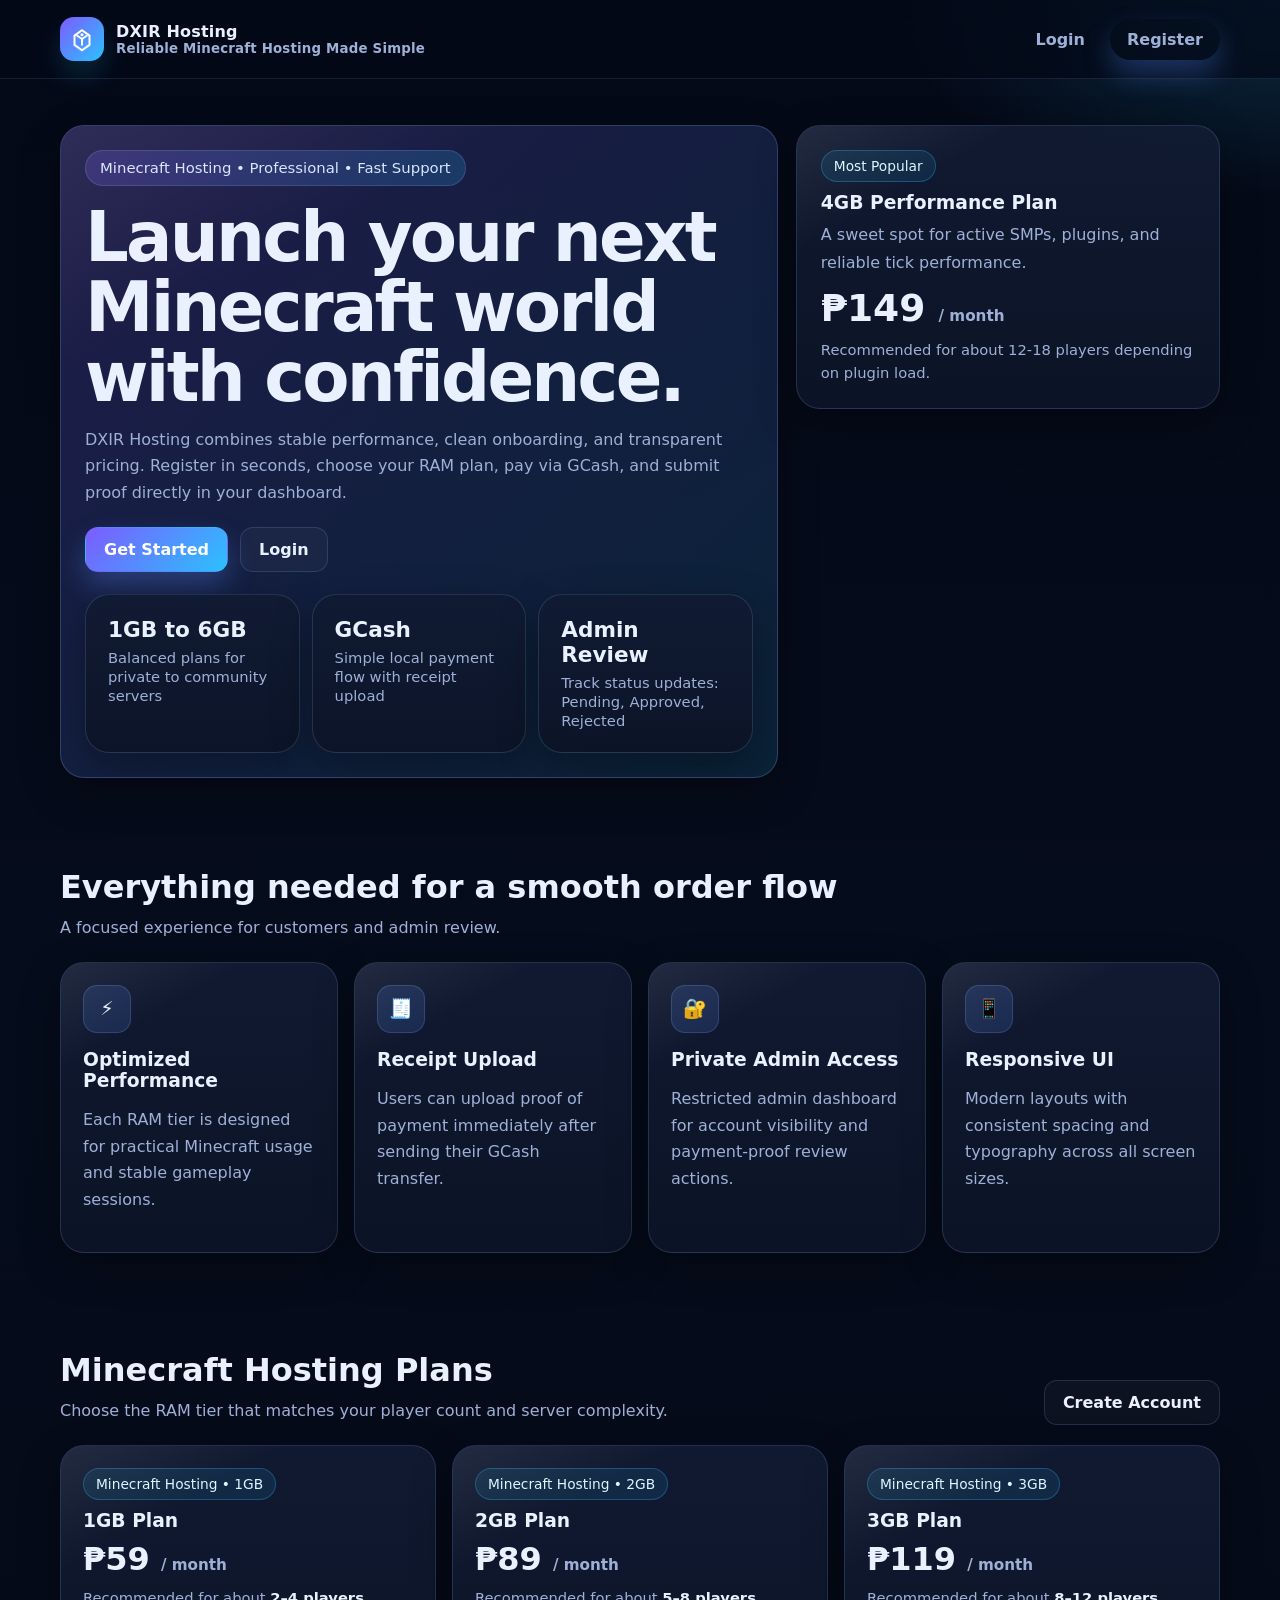
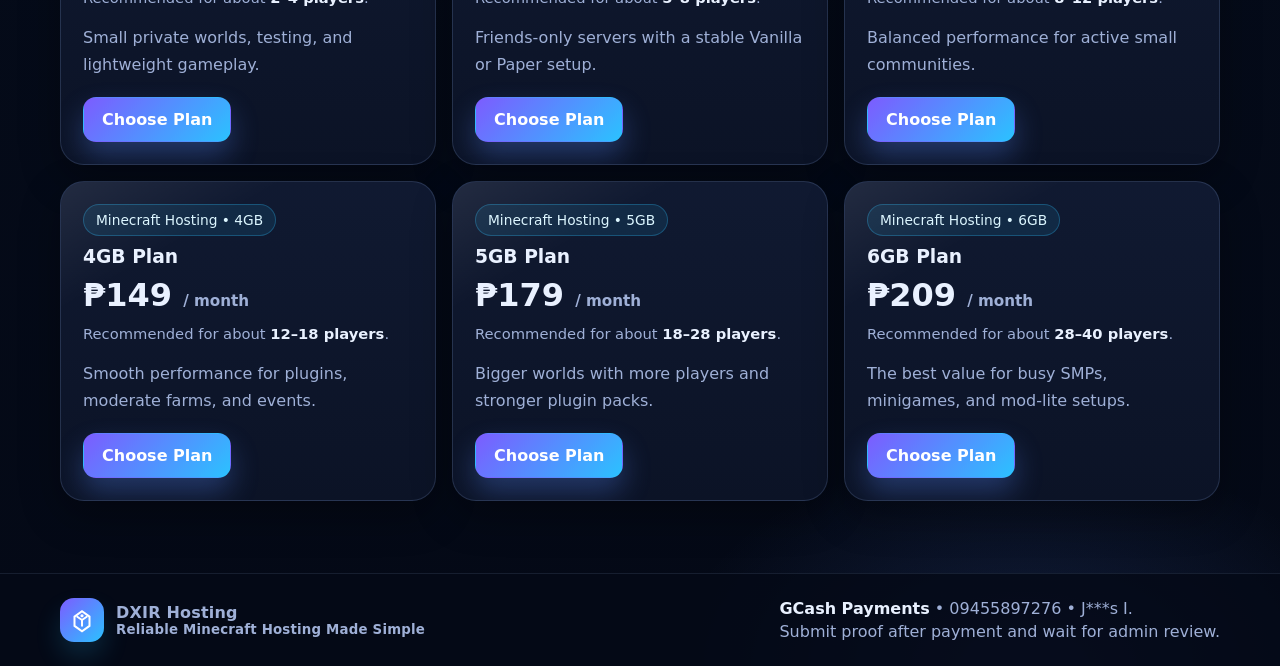
==== commit 73020f19: "Refine hero layout and tighten homepage spacing" ====
--- a/index.html
+++ b/index.html
@@ -24,7 +24,7 @@
       <div class="container hero-grid">
         <section class="panel hero-highlight">
           <div class="kicker">Minecraft Hosting • Professional • Fast Support</div>
-          <h1>Launch your next Minecraft world with confidence.</h1>
+          <h1 class="hero-main-title">Launch your next Minecraft world with confidence.</h1>
           <p>
             DXIR Hosting combines stable performance, clean onboarding, and transparent pricing.
             Register in seconds, choose your RAM plan, pay via GCash, and submit proof directly in your dashboard.
@@ -56,14 +56,6 @@
             <p style="margin:0;">A sweet spot for active SMPs, plugins, and reliable tick performance.</p>
             <div class="price" style="font-size:2.35rem;">₱149 <small>/ month</small></div>
             <div class="help">Recommended for about 12-18 players depending on plugin load.</div>
-          </article>
-          <article class="panel">
-            <h2 style="margin-bottom:8px;">Why players choose DXIR Hosting</h2>
-            <ul class="quick-list">
-              <li>Premium dark interface that feels modern and easy to use</li>
-              <li>Clear onboarding from account creation to payment submission</li>
-              <li>Responsive pages that look good on desktop and mobile</li>
-            </ul>
           </article>
         </aside>
       </div>
@@ -127,3 +119,4 @@
   </footer>
 </body>
 </html>
+
--- a/styles.css
+++ b/styles.css
@@ -191,7 +191,11 @@
   font-weight: 600;
 }
 
-.hero,
+.hero {
+  padding: 46px 0 64px;
+  animation: fade-rise 0.36s var(--ease-smooth) both;
+}
+
 .page-shell {
   padding: 54px 0 80px;
   animation: fade-rise 0.36s var(--ease-smooth) both;
@@ -199,9 +203,9 @@
 
 .hero-grid {
   display: grid;
-  grid-template-columns: 1.25fr 0.95fr;
-  gap: 24px;
-  align-items: stretch;
+  grid-template-columns: 1.32fr 0.78fr;
+  gap: 18px;
+  align-items: start;
 }
 
 .hero h1,
@@ -212,6 +216,11 @@
   letter-spacing: -0.04em;
 }
 
+.hero-main-title {
+  font-size: clamp(1.85rem, 4.3vw, 3.25rem);
+  line-height: 1.08;
+}
+
 .page-title {
   font-size: clamp(1.85rem, 5vw, 2.8rem);
 }
@@ -225,7 +234,7 @@
 .hero p {
   max-width: 64ch;
   line-height: 1.78;
-  margin: 16px 0 0;
+  margin: 14px 0 0;
 }
 
 .kicker {
@@ -245,7 +254,7 @@
   display: flex;
   gap: 12px;
   flex-wrap: wrap;
-  margin-top: 26px;
+  margin-top: 20px;
 }
 
 .card,
@@ -326,7 +335,8 @@
 
 .hero-art {
   display: grid;
-  gap: 16px;
+  gap: 12px;
+  align-content: start;
 }
 
 .art-tile {
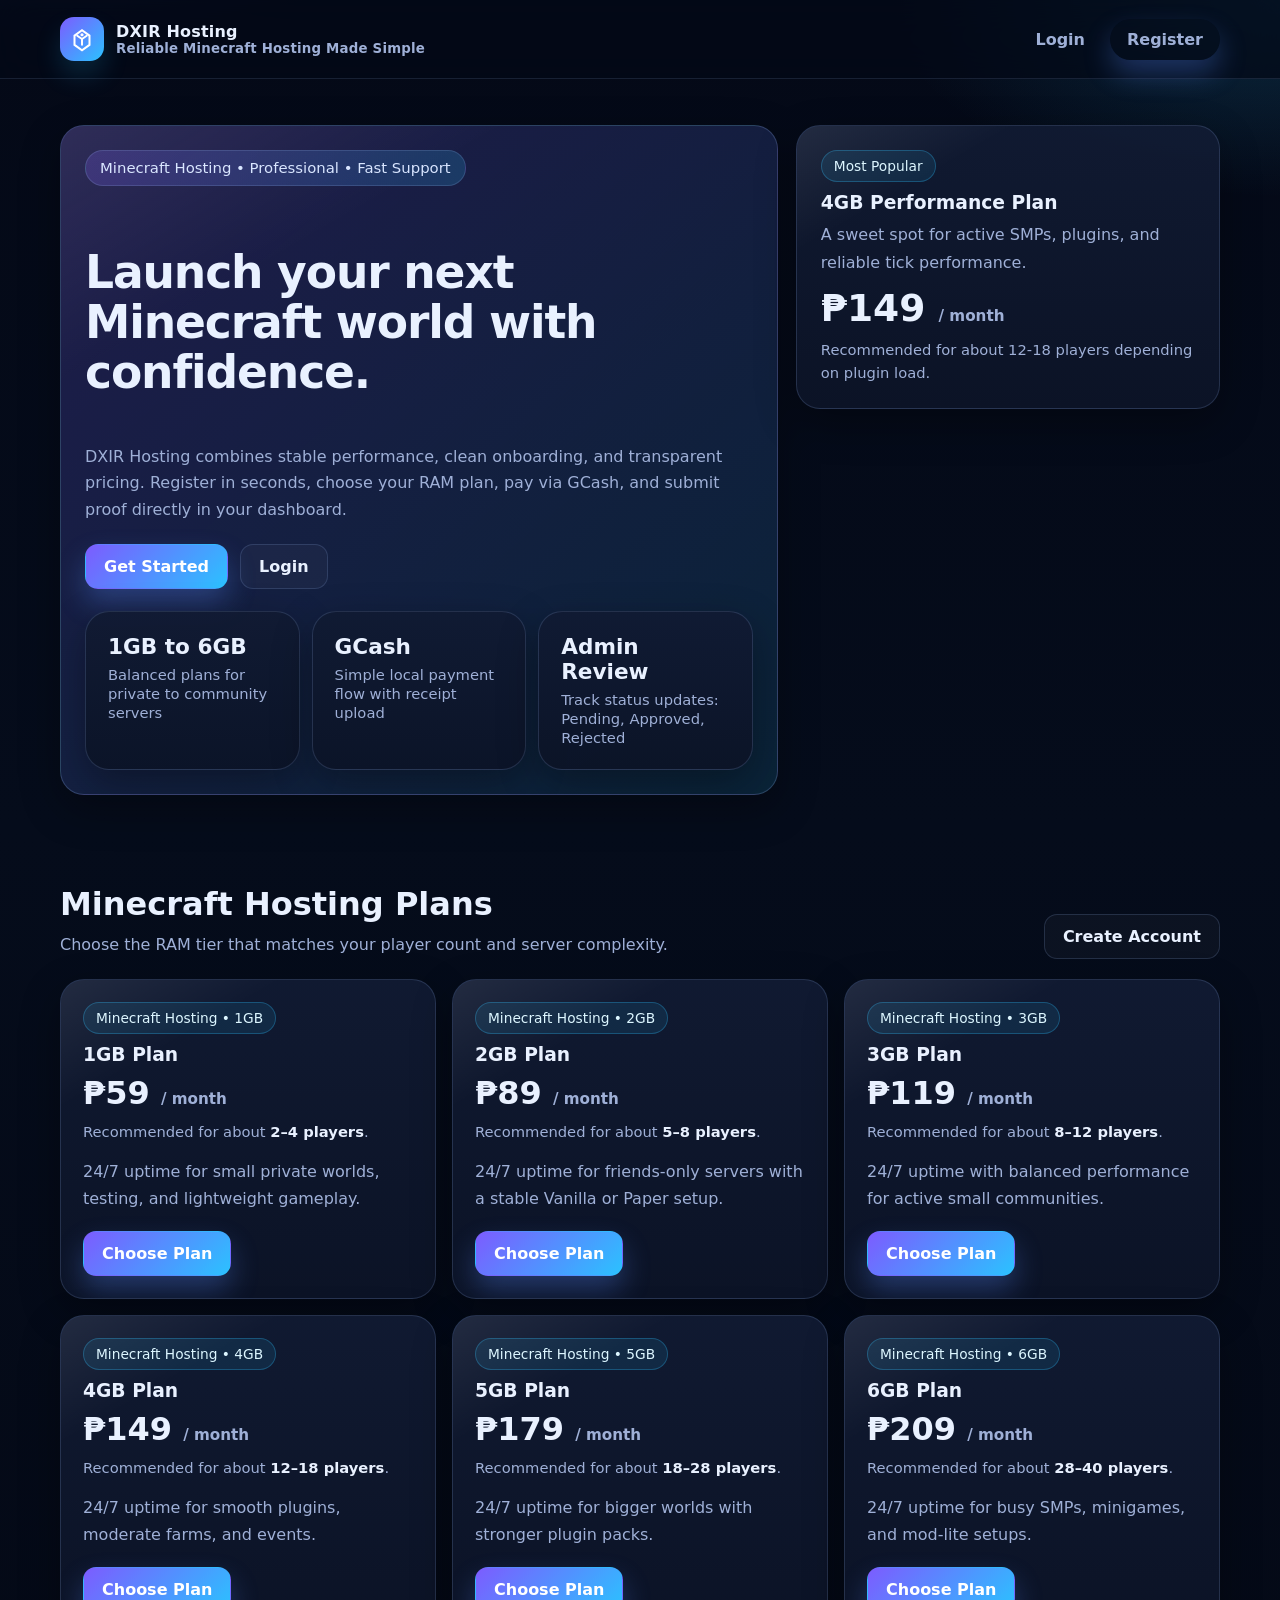
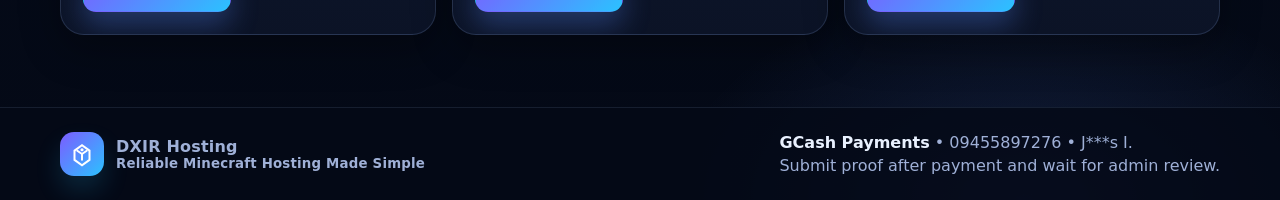
==== commit 15f857c9: "Add support contact and improve dashboard plan visibility" ====
--- a/index.html
+++ b/index.html
@@ -13,7 +13,6 @@
     <div class="container navbar">
       <a class="brand js-logo" href="index.html" data-label="Reliable Minecraft Hosting Made Simple"></a>
       <nav class="nav-links js-session-state" aria-label="Primary navigation">
-        <a href="#features">Features</a>
         <a href="#pricing">Plans</a>
       </nav>
     </div>
@@ -61,39 +60,6 @@
       </div>
     </section>
 
-    <section id="features" class="section">
-      <div class="container">
-        <div class="section-head">
-          <div>
-            <h2>Everything needed for a smooth order flow</h2>
-            <p class="section-subtitle">A focused experience for customers and admin review.</p>
-          </div>
-        </div>
-        <div class="grid-4">
-          <article class="feature-card">
-            <div class="feature-icon">⚡</div>
-            <h3>Optimized Performance</h3>
-            <p>Each RAM tier is designed for practical Minecraft usage and stable gameplay sessions.</p>
-          </article>
-          <article class="feature-card">
-            <div class="feature-icon">🧾</div>
-            <h3>Receipt Upload</h3>
-            <p>Users can upload proof of payment immediately after sending their GCash transfer.</p>
-          </article>
-          <article class="feature-card">
-            <div class="feature-icon">🔐</div>
-            <h3>Private Admin Access</h3>
-            <p>Restricted admin dashboard for account visibility and payment-proof review actions.</p>
-          </article>
-          <article class="feature-card">
-            <div class="feature-icon">📱</div>
-            <h3>Responsive UI</h3>
-            <p>Modern layouts with consistent spacing and typography across all screen sizes.</p>
-          </article>
-        </div>
-      </div>
-    </section>
-
     <section id="pricing" class="section">
       <div class="container">
         <div class="section-head">
--- a/styles.css
+++ b/styles.css
@@ -208,7 +208,7 @@
   align-items: start;
 }
 
-.hero h1,
+.hero h1:not(.hero-main-title),
 .page-title {
   margin: 0;
   font-size: clamp(2.15rem, 6.8vw, 4.3rem);
@@ -216,9 +216,10 @@
   letter-spacing: -0.04em;
 }
 
-.hero-main-title {
-  font-size: clamp(1.85rem, 4.3vw, 3.25rem);
-  line-height: 1.08;
+.hero h1.hero-main-title {
+  font-size: clamp(1.55rem, 4.4vw, 2.85rem);
+  line-height: 1.1;
+  letter-spacing: -0.025em;
 }
 
 .page-title {
@@ -752,6 +753,117 @@
   grid-template-columns: 1.1fr 0.9fr;
 }
 
+.dashboard-top {
+  display: flex;
+  align-items: start;
+  justify-content: space-between;
+  gap: 16px;
+}
+
+.dashboard-summary {
+  display: flex;
+  flex-wrap: wrap;
+  gap: 10px;
+  justify-content: flex-end;
+}
+
+.summary-chip {
+  display: inline-flex;
+  align-items: center;
+  gap: 8px;
+  padding: 10px 14px;
+  border-radius: 999px;
+  border: 1px solid rgba(136, 166, 219, 0.22);
+  background: rgba(255, 255, 255, 0.03);
+  color: #dce9ff;
+  font-size: 0.88rem;
+  font-weight: 700;
+}
+
+.portal-shell {
+  display: grid;
+  grid-template-columns: 360px minmax(0, 1fr);
+  gap: 16px;
+  align-items: start;
+}
+
+.portal-sidebar,
+.portal-content,
+.portal-layout {
+  display: grid;
+  gap: 16px;
+}
+
+.portal-layout {
+  grid-template-columns: minmax(0, 1fr);
+}
+
+.portal-card {
+  min-height: 100%;
+}
+
+.portal-subhead {
+  display: flex;
+  align-items: flex-start;
+  justify-content: space-between;
+  gap: 12px;
+  margin-bottom: 8px;
+}
+
+.admin-mini-stats {
+  display: grid;
+  gap: 10px;
+}
+
+.admin-mini-stat {
+  padding: 14px 16px;
+  border-radius: 16px;
+  background: rgba(255, 255, 255, 0.03);
+  border: 1px solid rgba(136, 166, 219, 0.18);
+}
+
+.admin-mini-stat strong {
+  display: block;
+  font-size: 1.1rem;
+  margin-bottom: 4px;
+}
+
+.admin-mini-stat span {
+  color: var(--muted);
+  font-size: 0.88rem;
+}
+
+.portal-shell .panel,
+.portal-shell .form-card,
+.portal-shell .notice,
+.portal-shell .stat-card,
+.portal-shell .submission-card,
+.portal-shell .feature-card,
+.portal-shell .pricing-card {
+  box-shadow: var(--shadow-lg);
+}
+
+.portal-shell .hero-highlight {
+  background: linear-gradient(145deg, rgba(124, 92, 255, 0.18), rgba(43, 194, 255, 0.1));
+}
+
+.portal-layout .form-card,
+.portal-layout .panel {
+  padding-top: 22px;
+}
+
+.portal-sidebar .quick-list li {
+  background: rgba(255, 255, 255, 0.03);
+}
+
+.portal-content .table-wrap table {
+  min-width: 100%;
+}
+
+.portal-content .submission-card {
+  background: linear-gradient(180deg, rgba(255, 255, 255, 0.04), rgba(255, 255, 255, 0.015));
+}
+
 .hero-highlight {
   background: linear-gradient(140deg, rgba(124, 92, 255, 0.22), rgba(43, 194, 255, 0.13));
   border-color: rgba(136, 166, 219, 0.26);
@@ -791,6 +903,29 @@
     grid-template-columns: 1fr;
   }
 
+  .portal-shell {
+    grid-template-columns: 1fr;
+  }
+
+  .dashboard-top,
+  .dashboard-summary {
+    flex-direction: column;
+    align-items: flex-start;
+  }
+
+  .portal-subhead {
+    flex-direction: column;
+    align-items: flex-start;
+  }
+
+  .portal-shell .page-title {
+    font-size: clamp(1.8rem, 7vw, 2.35rem);
+  }
+
+  .portal-shell .section-subtitle {
+    max-width: 60ch;
+  }
+
   .section-head,
   .footer-grid,
   .navbar {
@@ -815,6 +950,102 @@
 @media (max-width: 640px) {
   .container {
     width: min(var(--max), calc(100% - 20px));
+  }
+
+  .section {
+    padding: 22px 0 56px;
+  }
+
+  .section-head {
+    margin-bottom: 16px;
+    gap: 10px;
+  }
+
+  .pricing-card {
+    padding: 16px;
+  }
+
+  .pricing-card h3 {
+    font-size: 1.1rem;
+    margin-bottom: 6px;
+  }
+
+  .pricing-card p {
+    font-size: 0.93rem;
+    line-height: 1.6;
+  }
+
+  .pricing-card .price {
+    font-size: 1.65rem;
+    margin: 6px 0;
+  }
+
+  .pricing-card .price small {
+    font-size: 0.88rem;
+  }
+
+  .pricing-card .plan-pill {
+    width: fit-content;
+    max-width: 100%;
+    white-space: normal;
+    line-height: 1.35;
+  }
+
+  #pricing .section-head .btn {
+    margin-top: 4px;
+  }
+
+  .portal-shell {
+    gap: 12px;
+  }
+
+  .dashboard-summary,
+  .summary-chip {
+    width: 100%;
+  }
+
+  .summary-chip {
+    justify-content: center;
+  }
+
+  .portal-card,
+  .portal-shell .panel,
+  .portal-shell .form-card,
+  .portal-shell .notice,
+  .portal-shell .submission-card,
+  .portal-shell .admin-mini-stat {
+    padding: 16px;
+  }
+
+  .portal-shell .page-title {
+    font-size: clamp(1.65rem, 8vw, 2rem);
+  }
+
+  .portal-shell .section-subtitle,
+  .help,
+  .quick-list li,
+  td {
+    font-size: 0.9rem;
+  }
+
+  .portal-subhead h2,
+  .dashboard-top h1,
+  .portal-shell .panel h2,
+  .portal-shell .form-card h2 {
+    font-size: clamp(1.2rem, 5vw, 1.55rem);
+  }
+
+  .portal-content .table-wrap {
+    margin-top: 10px;
+  }
+
+  .table-wrap table {
+    min-width: 560px;
+  }
+
+  th,
+  td {
+    padding: 10px 8px;
   }
 
   .card,
@@ -829,8 +1060,42 @@
     padding: 18px;
   }
 
-  .btn {
+  .portal-shell .panel,
+  .portal-shell .form-card,
+  .portal-shell .notice,
+  .portal-shell .submission-card,
+  .portal-shell .admin-mini-stat {
+    padding: 16px;
+  }
+
+  .nav-links {
+    display: grid;
+    grid-template-columns: repeat(2, minmax(0, 1fr));
+    gap: 8px;
+  }
+
+  .nav-links a,
+  .nav-links button {
     width: 100%;
+    justify-content: center;
+    text-align: center;
+  }
+
+  .form-card .btn,
+  #pricing .section-head .btn {
+    width: 100%;
+  }
+
+  .hero-actions .btn {
+    width: auto;
+    flex: 1 1 140px;
+  }
+
+  .portal-shell .code {
+    width: 100%;
+    justify-content: center;
+    text-align: center;
+    word-break: break-word;
   }
 }
 
